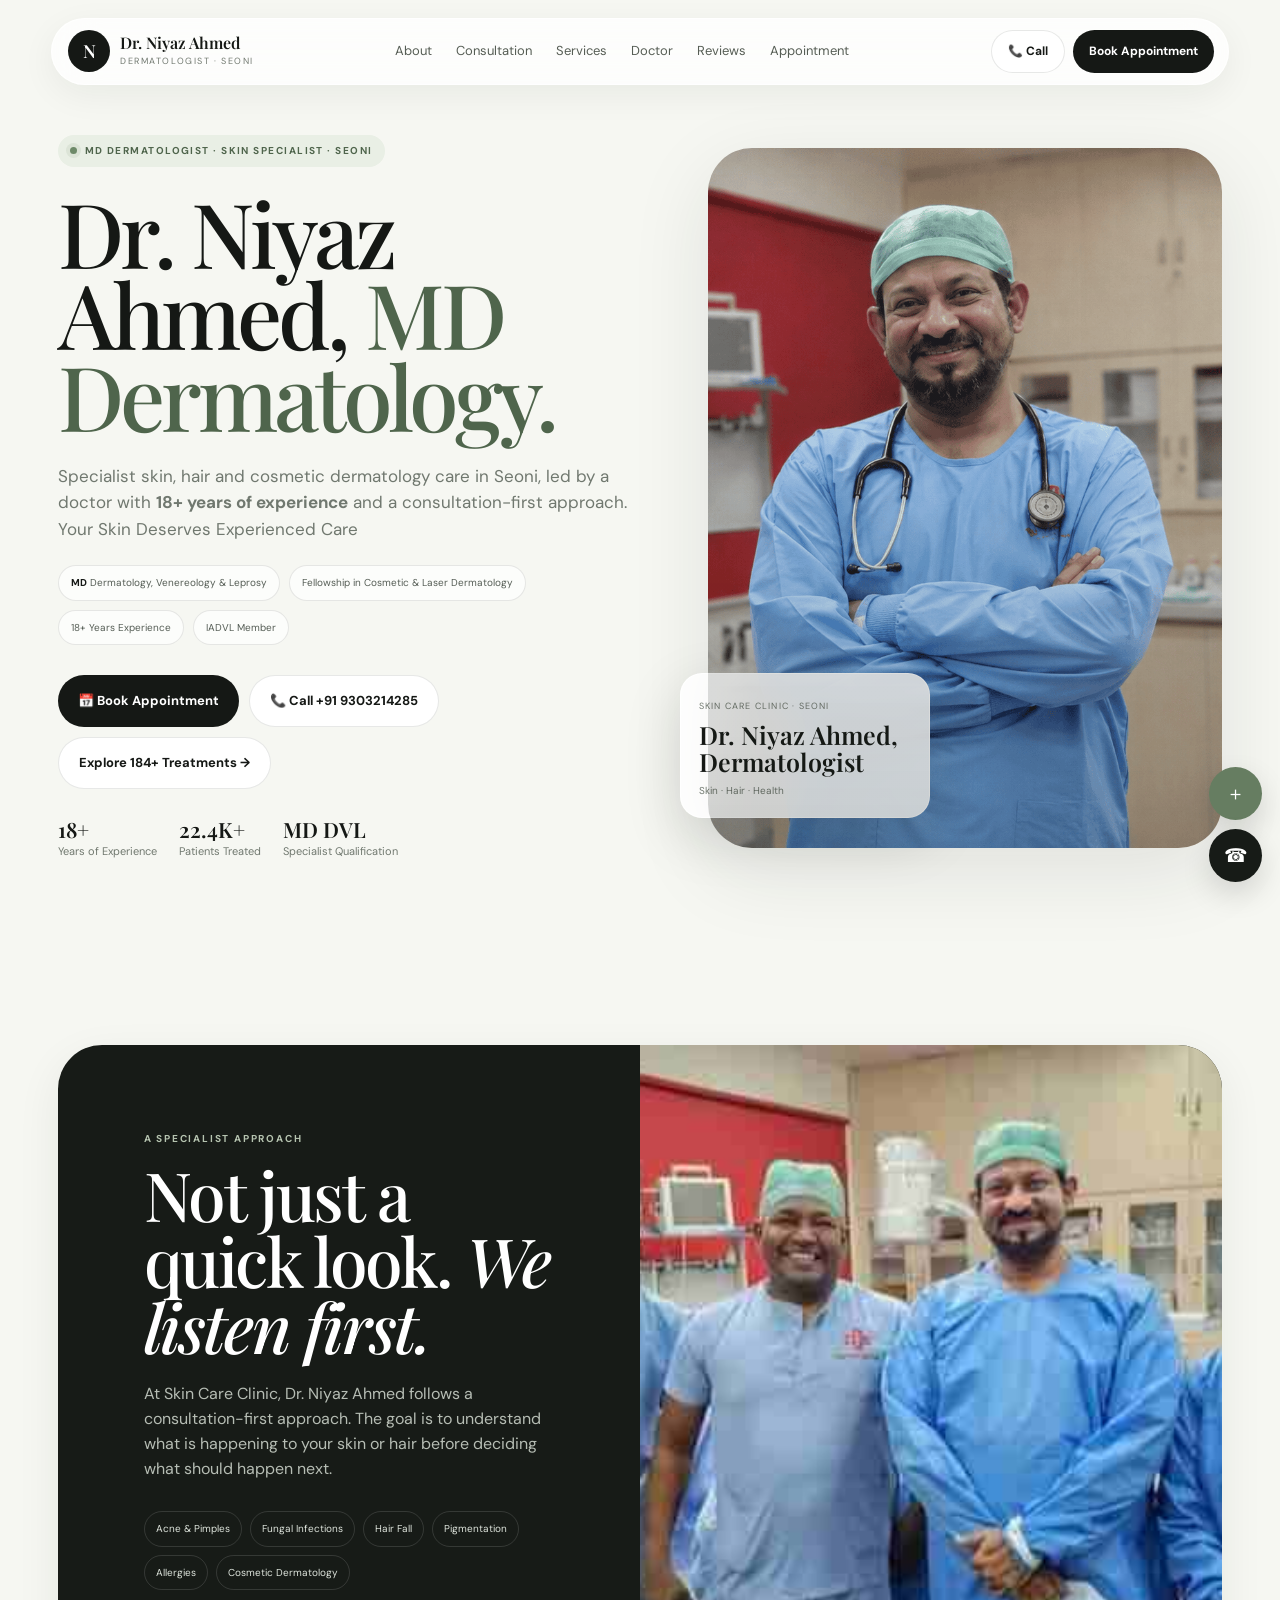
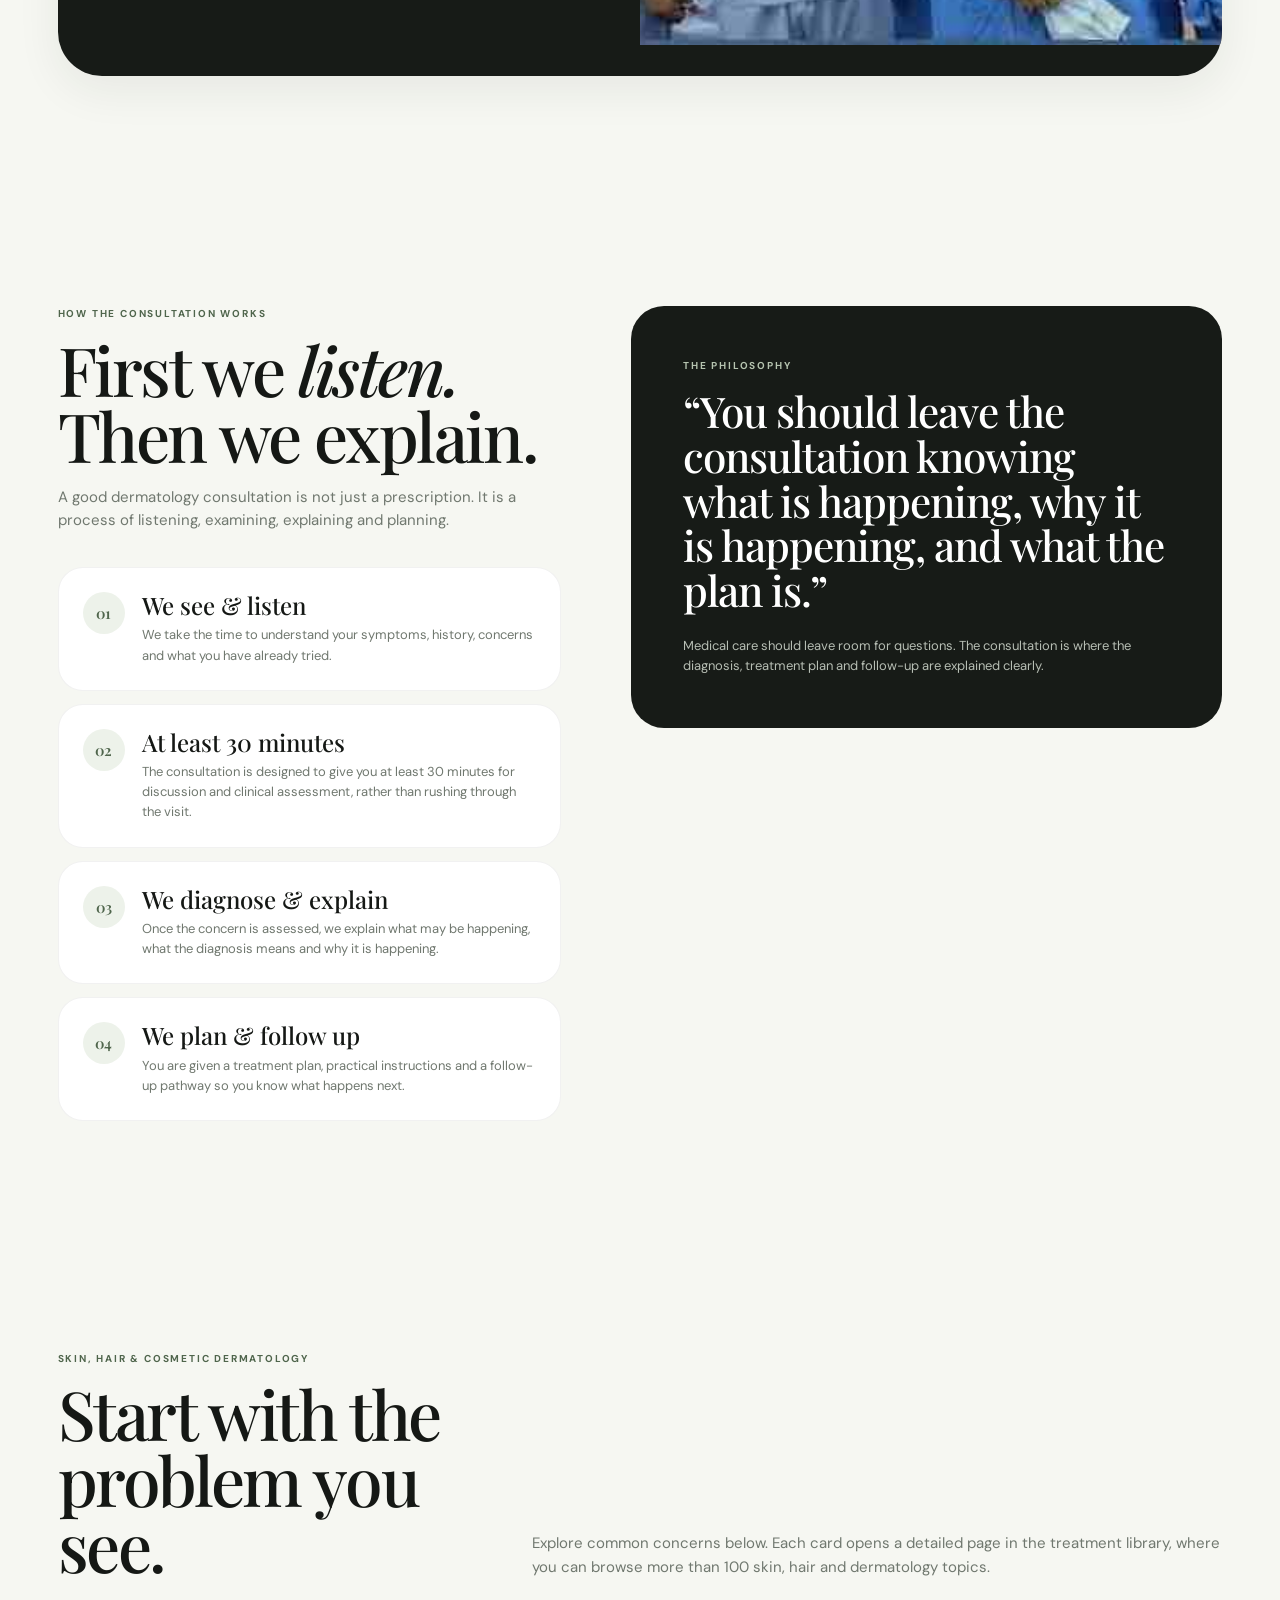
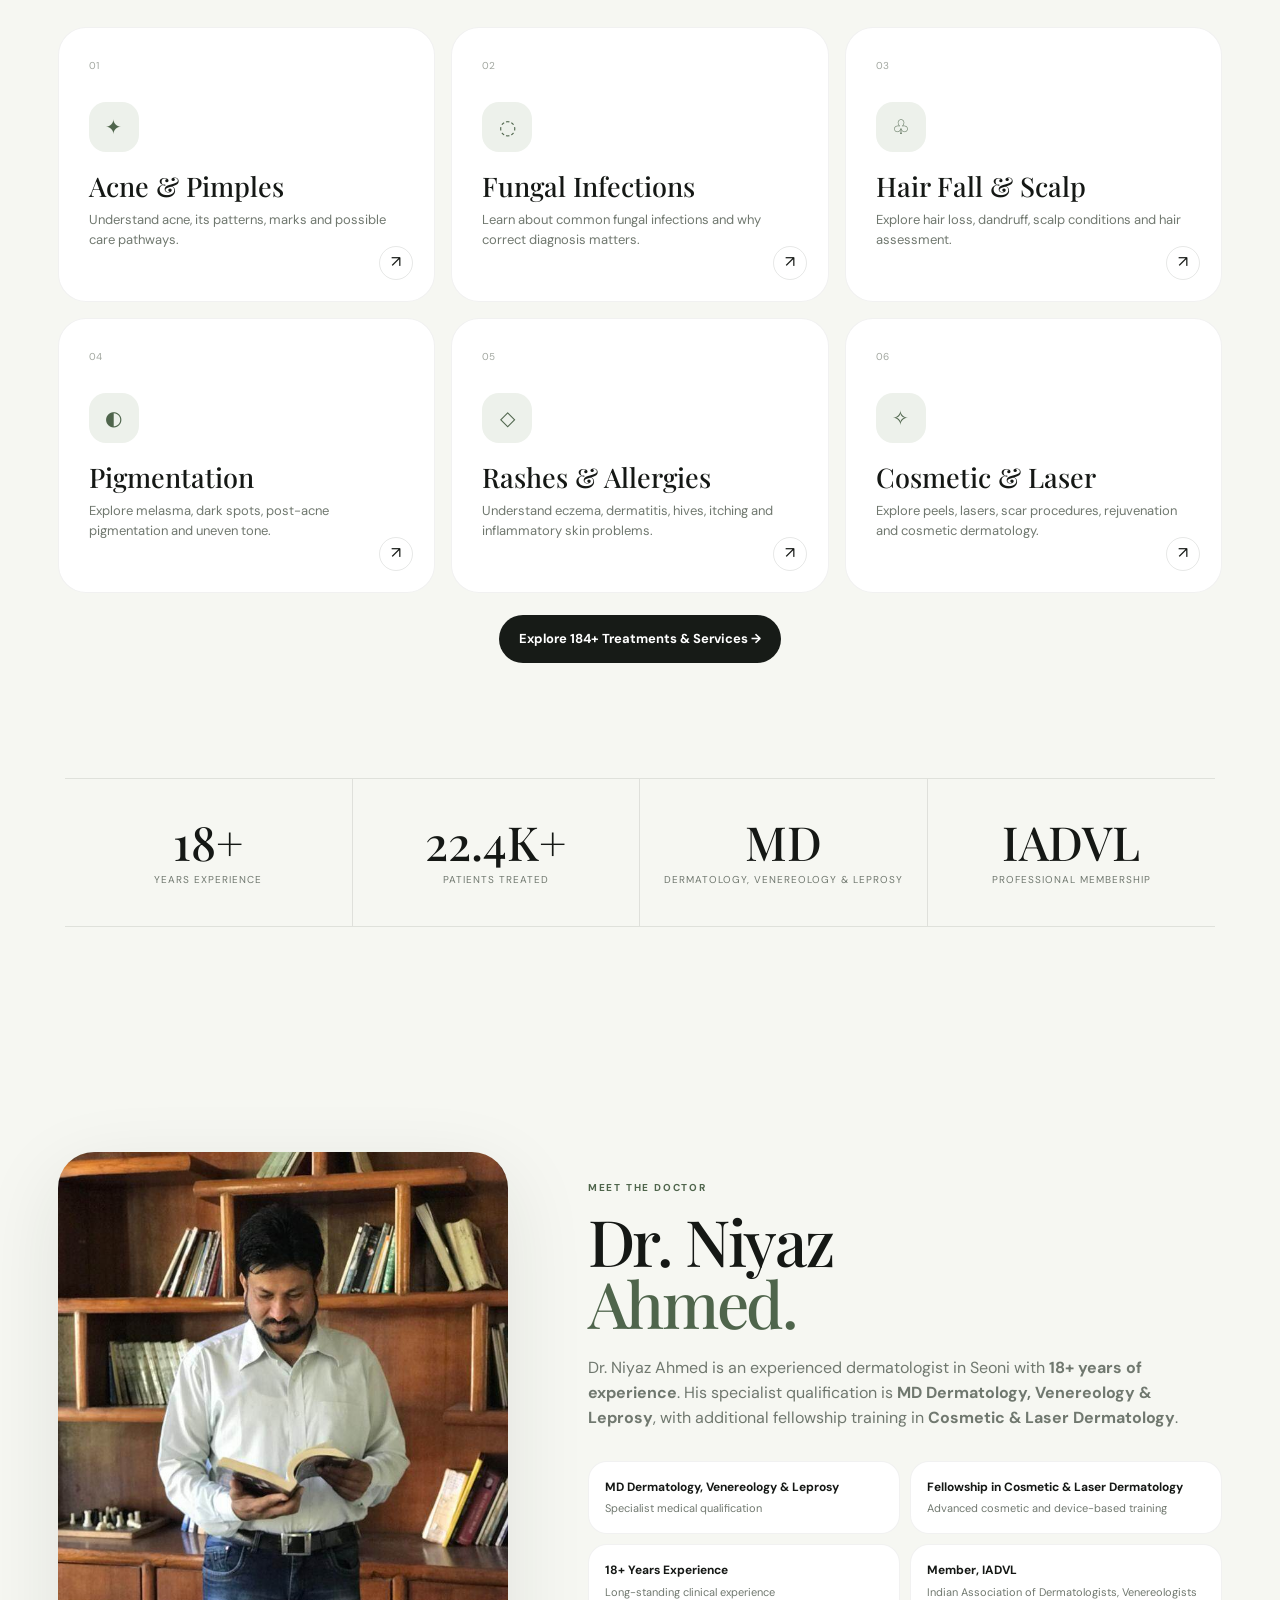
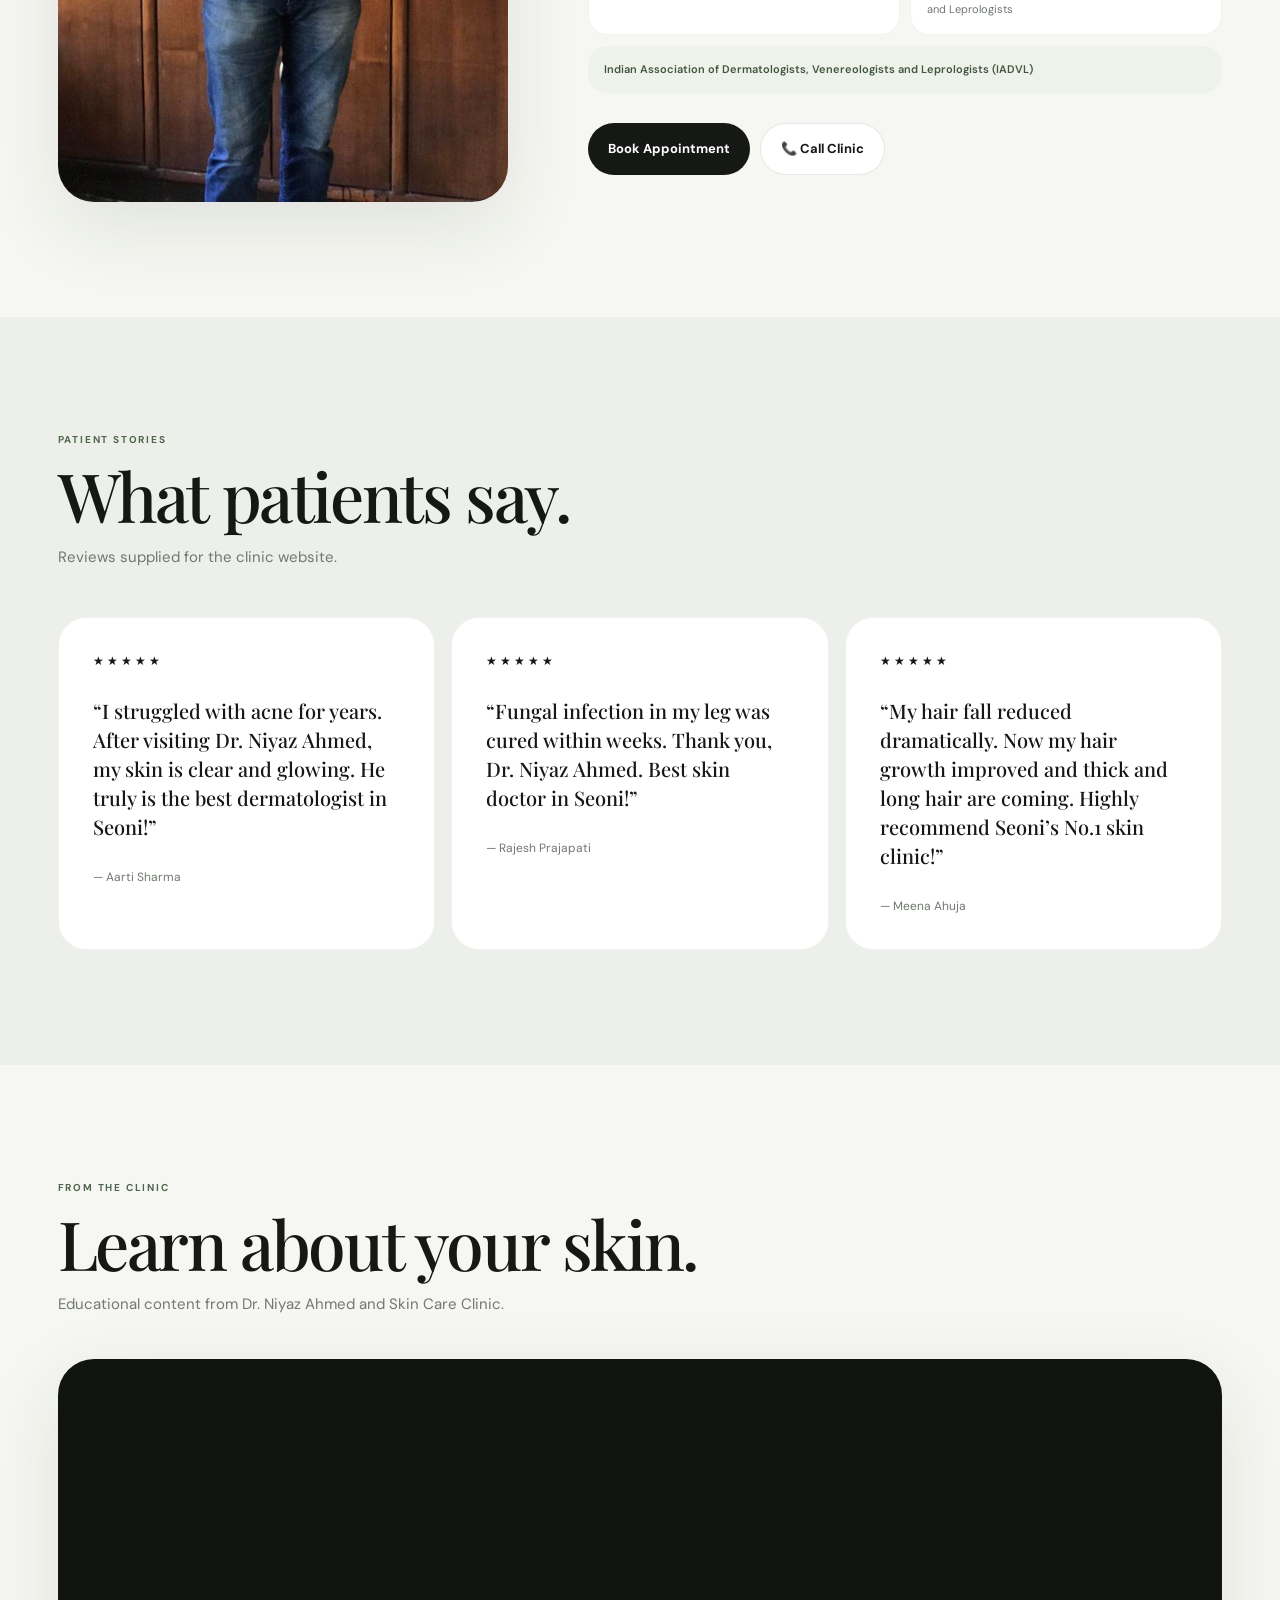
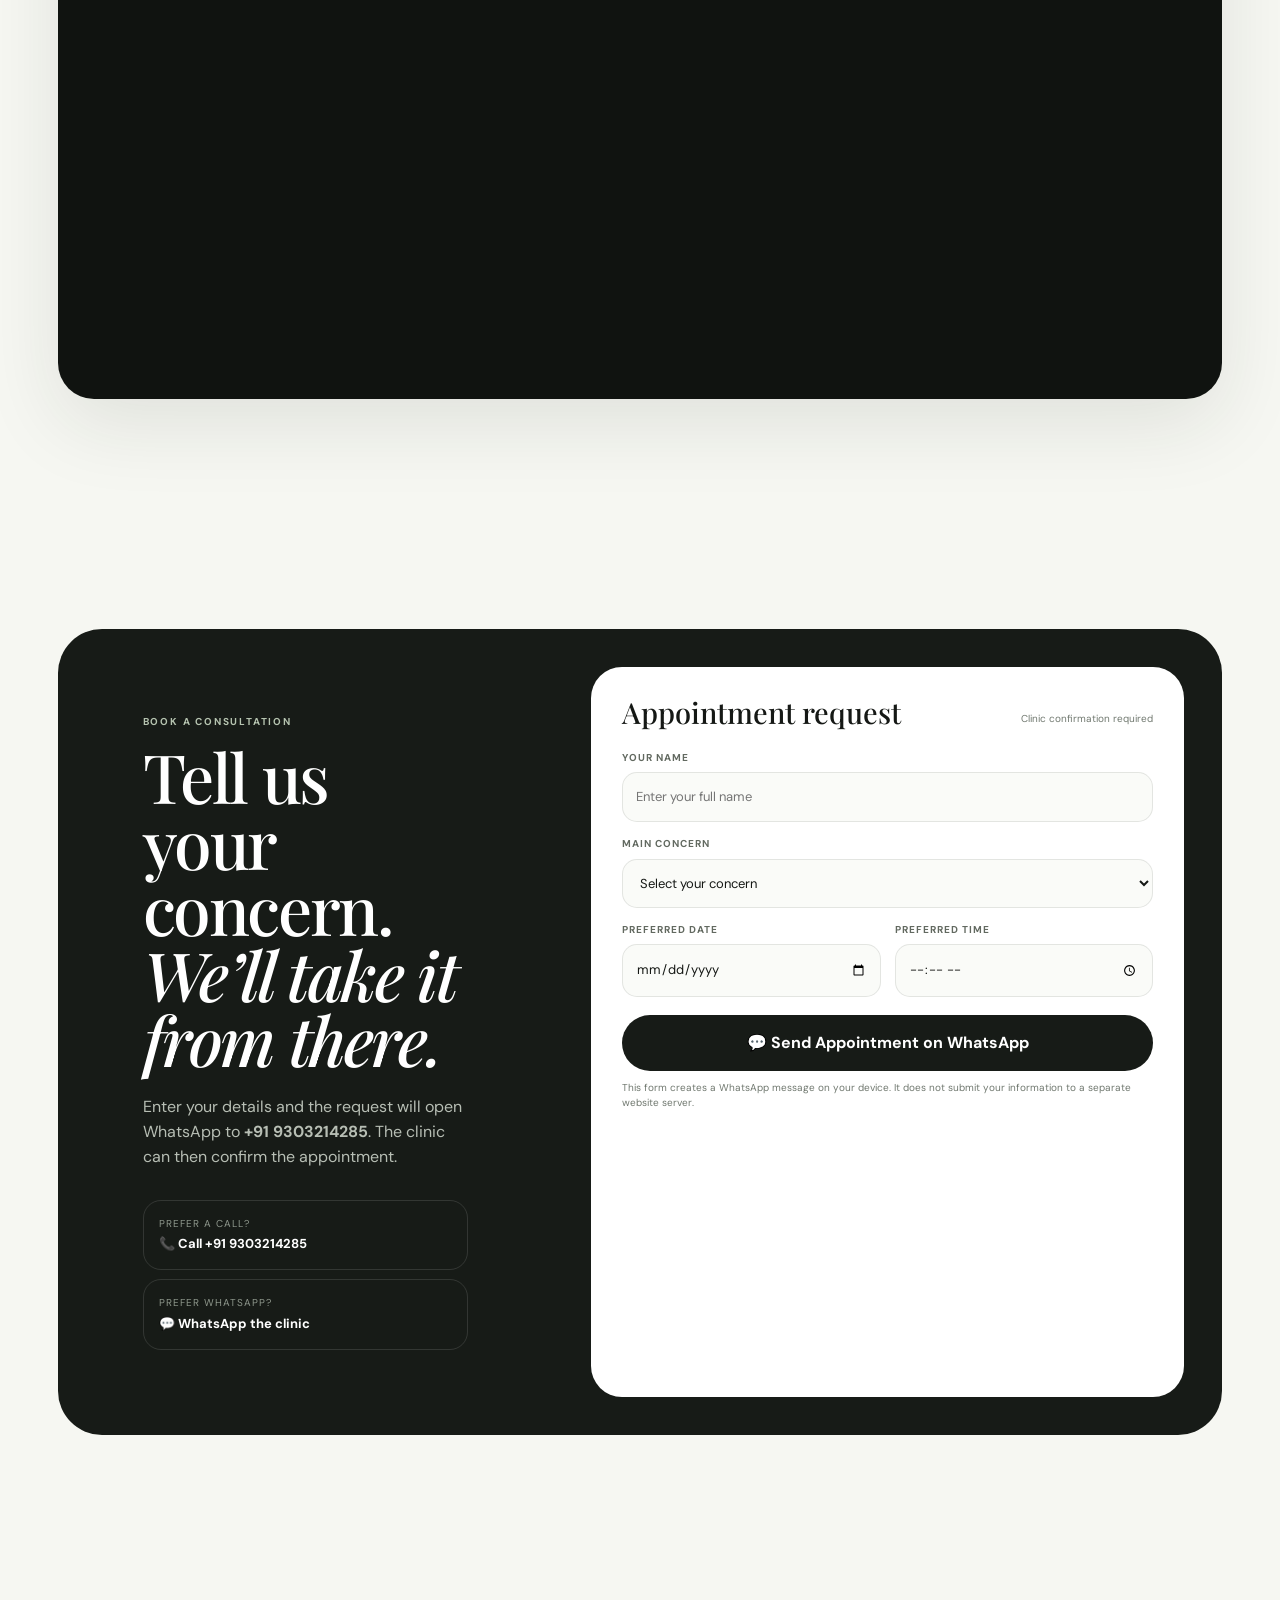
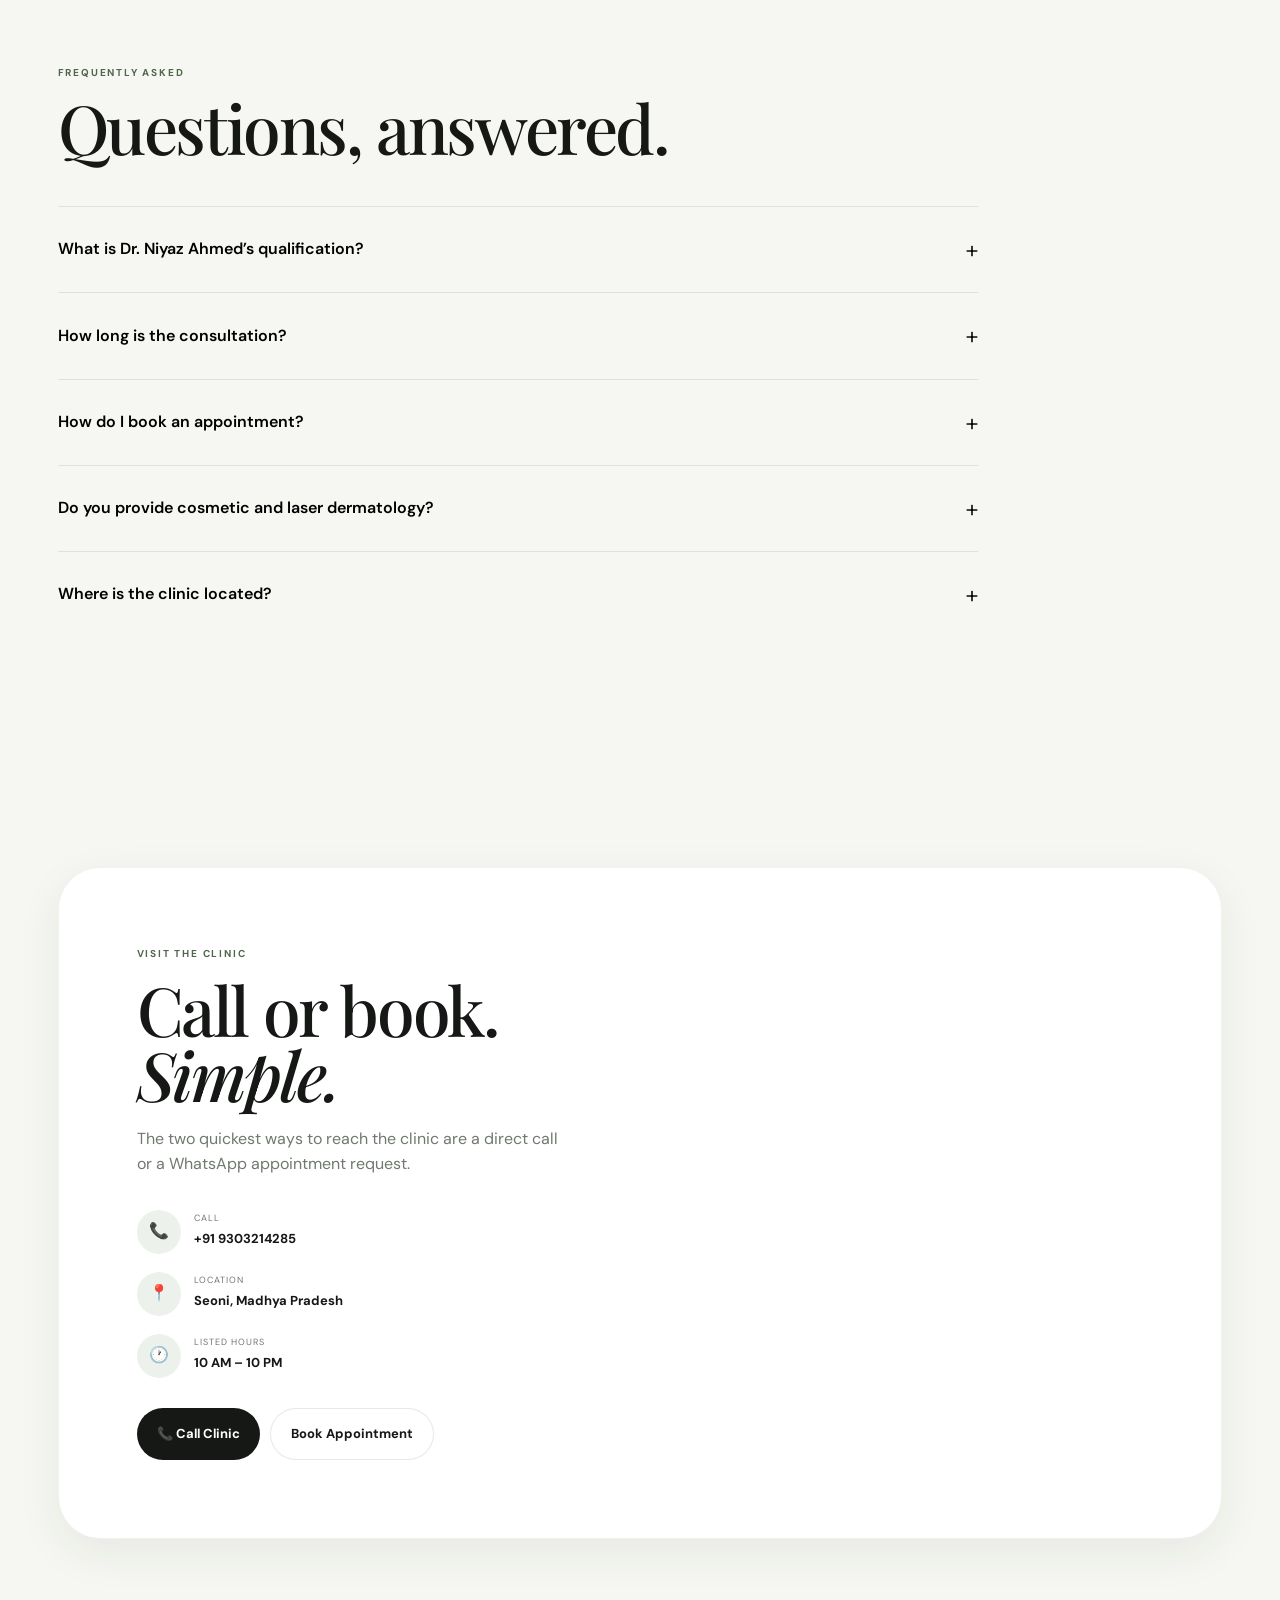
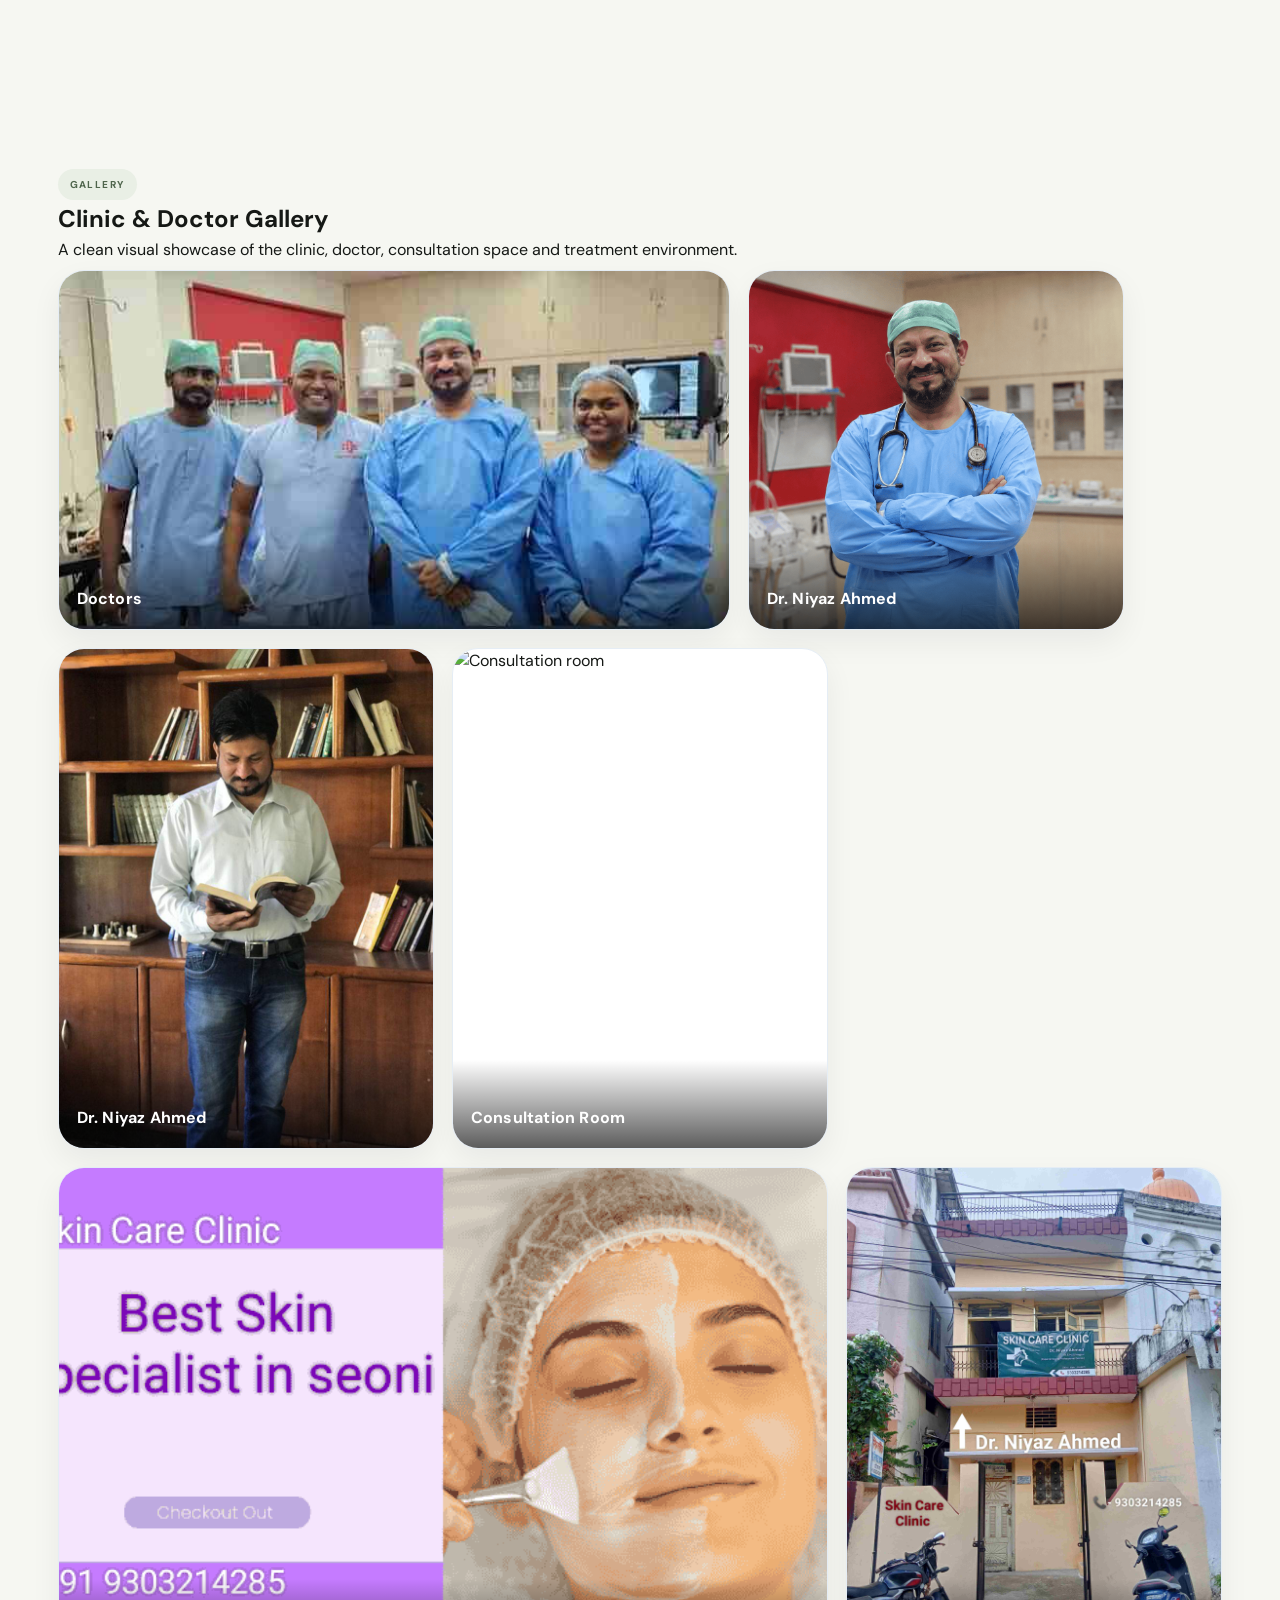
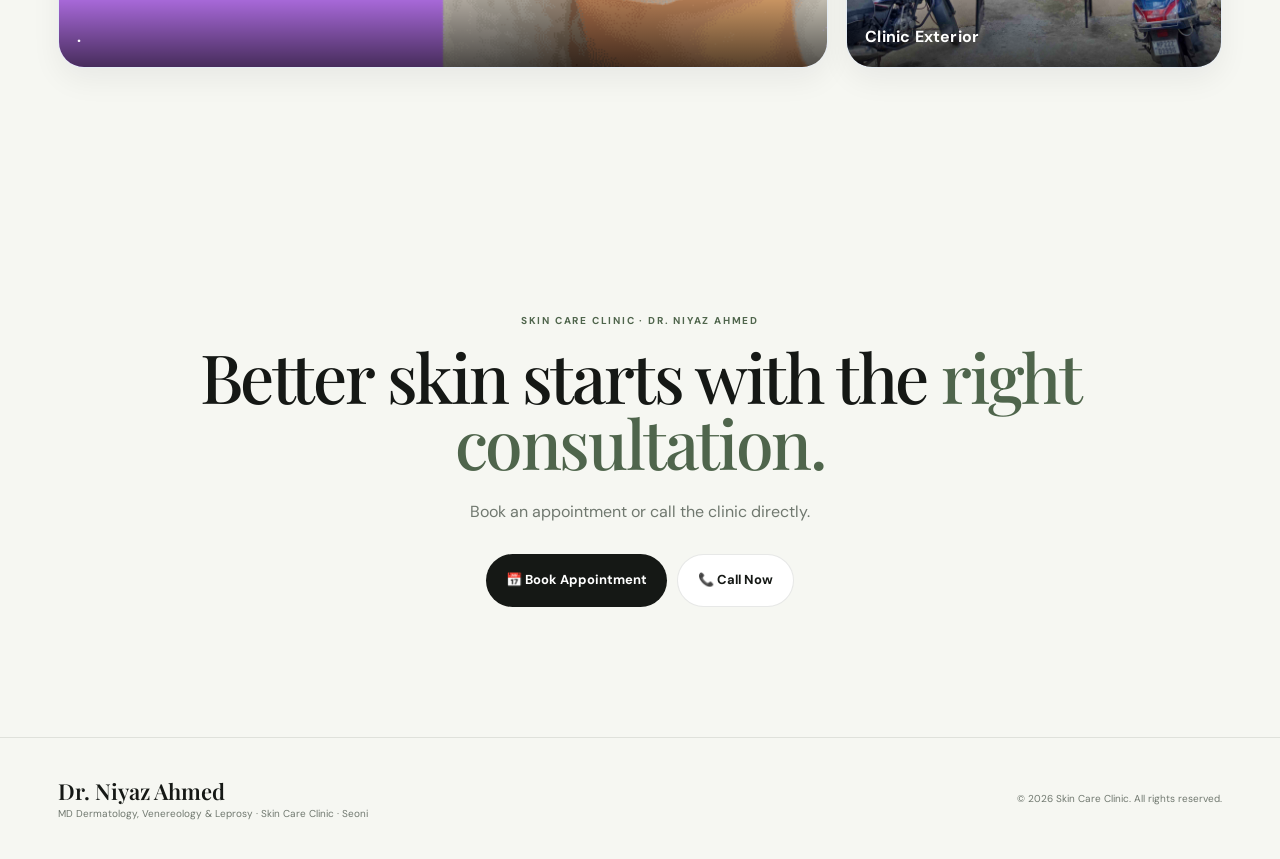
==== index.html @ 6957f711 "Update doctor section with new image and details" ====
<!DOCTYPE html>
<html lang="en">
<head>
<meta charset="UTF-8">
<meta name="viewport" content="width=device-width, initial-scale=1.0, viewport-fit=cover">
<meta name="theme-color" content="#f6f7f2">
<meta name="description" content="Dr. Niyaz Ahmed, MD Dermatology, Venereology & Leprosy, with Fellowship in Cosmetic & Laser Dermatology. 18+ years of experience at Skin Care Clinic, Seoni.">
<meta property="og:title" content="Dr. Niyaz Ahmed | MD Dermatology | Skin Care Clinic Seoni">
<meta property="og:description" content="18+ years of dermatology experience, with a consultation-first approach to skin, hair and cosmetic dermatology.">
<meta property="og:type" content="website">
<title>Dr. Niyaz Ahmed | MD Dermatology | Skin Care Clinic Seoni</title>
<link rel="preconnect" href="https://fonts.googleapis.com">
<link rel="preconnect" href="https://fonts.gstatic.com" crossorigin>
<link href="https://fonts.googleapis.com/css2?family=DM+Sans:wght@400;500;600;700&family=Playfair+Display:wght@500;600;700&display=swap" rel="stylesheet">
<style>
:root{--bg:#f6f7f2;--surface:#fff;--surface2:#eef2eb;--ink:#151815;--text:#343a33;--muted:#70786f;--sage:#738b6f;--sageDark:#4f654c;--line:rgba(20,30,20,.10);--soft:rgba(20,30,20,.06);--shadow:0 24px 80px rgba(31,42,31,.10);--shadow2:0 14px 45px rgba(31,42,31,.07);--ease:cubic-bezier(.2,.8,.2,1)}
*{box-sizing:border-box;margin:0;padding:0}html{scroll-behavior:smooth}body{font-family:"DM Sans",sans-serif;background:var(--bg);color:var(--ink);line-height:1.55;overflow-x:hidden}body.lock{overflow:hidden}a{color:inherit;text-decoration:none}img{display:block;width:100%}button,input,select{font:inherit}button{cursor:pointer}.loader{position:fixed;inset:0;z-index:9999;background:var(--bg);display:grid;place-items:center;transition:.7s}.loader.hide{opacity:0;visibility:hidden;pointer-events:none}.loader strong{display:block;text-align:center;font:600 34px/1 "Playfair Display",serif}.loadline{width:130px;height:2px;background:#dcdfd8;margin:16px auto 0;overflow:hidden}.loadline i{display:block;width:35%;height:100%;background:var(--sageDark);animation:load 1s infinite ease-in-out}@keyframes load{from{transform:translateX(-170%)}to{transform:translateX(420%)}}
.header{position:fixed;top:0;left:0;width:100%;z-index:1000;padding:18px 4%;transition:.35s var(--ease)}.header.scrolled{padding:10px 4%}.nav{max-width:1380px;margin:auto;display:flex;align-items:center;justify-content:space-between;gap:15px;padding:11px 14px 11px 16px;border:1px solid rgba(255,255,255,.78);background:rgba(255,255,255,.78);backdrop-filter:blur(22px);-webkit-backdrop-filter:blur(22px);border-radius:999px;box-shadow:0 10px 35px rgba(20,30,20,.06)}.brand{display:flex;align-items:center;gap:10px;min-width:0}.mark{width:42px;height:42px;border-radius:50%;background:var(--ink);color:#fff;display:grid;place-items:center;font:600 18px "Playfair Display",serif;flex:none}.brand strong{display:block;font:600 16px/1.1 "Playfair Display",serif;white-space:nowrap}.brand small{display:block;margin-top:4px;color:var(--muted);font-size:9px;text-transform:uppercase;letter-spacing:1.55px;white-space:nowrap}.links{display:flex;gap:24px;color:#565d55;font-size:13px}.links a:hover{color:var(--sageDark)}.navActions{display:flex;gap:8px}.pill{display:inline-flex;align-items:center;justify-content:center;border-radius:999px;padding:11px 16px;font-size:12px;font-weight:700;white-space:nowrap;transition:.25s}.pill.call{background:#fff;border:1px solid var(--line)}.pill.book{background:var(--ink);color:#fff}.pill:hover{transform:translateY(-2px)}.menu{display:none;border:0;background:none;width:42px;height:42px;font-size:23px}.mobileNav{display:none}
.hero{padding:135px 4.5% 70px;min-height:100svh;display:flex;align-items:center}.heroGrid{max-width:1380px;width:100%;margin:auto;display:grid;grid-template-columns:1.06fr .94fr;gap:70px;align-items:center}.eyebrow{display:inline-flex;gap:8px;align-items:center;padding:8px 12px;border-radius:999px;background:#e9efe5;color:var(--sageDark);font-size:10px;font-weight:700;letter-spacing:1.45px;text-transform:uppercase}.dot{width:7px;height:7px;border-radius:50%;background:#6e8a69;box-shadow:0 0 0 4px rgba(110,138,105,.11)}.hero h1{margin-top:24px;font:500 clamp(53px,7vw,103px)/.91 "Playfair Display",serif;letter-spacing:-4px;max-width:860px}.hero h1 em{font-style:normal;color:var(--sageDark)}.lead{max-width:670px;margin-top:28px;color:var(--muted);font-size:17px}.credentials{display:flex;flex-wrap:wrap;gap:9px;margin-top:23px}.credential{padding:9px 12px;border:1px solid var(--line);background:rgba(255,255,255,.7);border-radius:999px;font-size:10px;color:#555d55}.credential b{color:var(--ink)}.actions{display:flex;flex-wrap:wrap;gap:10px;margin-top:30px}.btn{display:inline-flex;align-items:center;justify-content:center;gap:9px;padding:15px 20px;border-radius:999px;font-size:13px;font-weight:700;transition:.3s var(--ease)}.btn.dark{background:var(--ink);color:#fff}.btn.light{background:#fff;border:1px solid var(--line)}.btn:hover{transform:translateY(-3px)}.heroTrust{display:flex;gap:22px;margin-top:30px;color:var(--muted);font-size:11px;flex-wrap:wrap}.heroTrust strong{display:block;color:var(--ink);font:600 21px/1 "Playfair Display",serif;margin-bottom:3px}.heroMedia{position:relative}.heroMedia img{height:700px;object-fit:cover;object-position:center;border-radius:44px;box-shadow:var(--shadow);filter:saturate(.84)}.heroMedia:after{content:"";position:absolute;inset:0;border-radius:44px;background:linear-gradient(180deg,rgba(255,255,255,.02),rgba(20,27,20,.18));pointer-events:none}.heroCard{position:absolute;left:-28px;bottom:30px;width:250px;padding:18px;border-radius:22px;background:rgba(255,255,255,.90);backdrop-filter:blur(18px);border:1px solid rgba(255,255,255,.9);box-shadow:0 18px 55px rgba(20,30,20,.15)}.heroCard small{font-size:9px;text-transform:uppercase;letter-spacing:1.2px;color:var(--muted)}.heroCard strong{display:block;font:600 25px/1.08 "Playfair Display",serif;margin-top:4px}.heroCard span{display:block;font-size:10px;color:var(--muted);margin-top:8px}
.section{padding:115px 4.5%}.container{max-width:1380px;margin:auto}.kicker{font-size:10px;font-weight:700;letter-spacing:1.8px;text-transform:uppercase;color:var(--sageDark);margin-bottom:15px}.title{font:500 clamp(41px,5.3vw,72px)/.97 "Playfair Display",serif;letter-spacing:-2.4px}.intro{max-width:690px;color:var(--muted);font-size:15px;margin-top:17px}.darkPanel{background:#171b17;color:#fff;border-radius:44px;overflow:hidden;box-shadow:var(--shadow2)}.darkGrid{display:grid;grid-template-columns:1fr 1fr}.darkCopy{padding:86px}.darkCopy .kicker{color:#b6c4b0}.darkCopy .title{color:#fff}.darkCopy p{color:#b6bdb4;margin-top:23px;max-width:610px}.tags{display:flex;flex-wrap:wrap;gap:8px;margin-top:30px}.tags span{border:1px solid rgba(255,255,255,.13);padding:9px 11px;border-radius:999px;font-size:10px;color:#dfe5dd}.darkImg{height:600px;object-fit:cover}
.consult{display:grid;grid-template-columns:.92fr 1.08fr;gap:70px;align-items:start}.process{display:grid;gap:13px;margin-top:35px}.processCard{background:#fff;border:1px solid var(--soft);border-radius:25px;padding:24px;display:flex;gap:17px;transition:.35s var(--ease)}.processCard:hover{transform:translateY(-4px);box-shadow:var(--shadow2)}.processNo{width:42px;height:42px;border-radius:50%;background:#edf2ea;color:var(--sageDark);display:grid;place-items:center;font:600 15px "Playfair Display",serif;flex:none}.processCard h3{font:500 24px/1.1 "Playfair Display",serif}.processCard p{margin-top:7px;color:var(--muted);font-size:13px}.consultQuote{background:#171b17;border-radius:33px;color:#fff;padding:52px;position:sticky;top:110px}.consultQuote .kicker{color:#b6c4b0}.consultQuote blockquote{font:500 clamp(31px,3.3vw,48px)/1.06 "Playfair Display",serif;letter-spacing:-1px;margin-top:15px}.consultQuote p{color:#b7beb4;margin-top:23px;font-size:13px}.consultQuote b{color:#fff}
.servicesHeader{display:flex;align-items:end;justify-content:space-between;gap:30px;margin-bottom:48px}.serviceGrid{display:grid;grid-template-columns:repeat(3,1fr);gap:16px}.service{position:relative;background:#fff;border:1px solid var(--soft);border-radius:28px;padding:30px;min-height:275px;transition:.45s var(--ease);overflow:hidden}.service:hover{transform:translateY(-7px);box-shadow:var(--shadow2)}.num{font-size:10px;color:#a1a69f}.icon{width:50px;height:50px;border-radius:17px;background:#edf1eb;color:var(--sageDark);display:grid;place-items:center;margin:29px 0 21px;font-size:20px}.service h3{font:500 27px/1 "Playfair Display",serif}.service p{margin-top:10px;color:var(--muted);font-size:13px;max-width:340px}.arrow{position:absolute;right:21px;bottom:21px;width:34px;height:34px;border:1px solid var(--line);border-radius:50%;display:grid;place-items:center}.explore{margin-top:22px;display:flex;justify-content:center}.explore a{padding:14px 20px;border-radius:999px;background:#171b17;color:#fff;font-size:13px;font-weight:700;transition:.3s}.explore a:hover{transform:translateY(-3px)}
.stats{padding:0 4.5% 110px}.statsGrid{max-width:1150px;margin:auto;display:grid;grid-template-columns:repeat(4,1fr);border-top:1px solid var(--line);border-bottom:1px solid var(--line)}.stat{text-align:center;padding:39px 15px;border-right:1px solid var(--line)}.stat:last-child{border-right:0}.stat strong{display:block;font:500 47px/1 "Playfair Display",serif}.stat small{display:block;margin-top:7px;color:var(--muted);font-size:10px;text-transform:uppercase;letter-spacing:1px}
.doctorGrid{display:grid;grid-template-columns:.83fr 1.17fr;gap:80px;align-items:center}.doctorImg{height:650px;object-fit:cover;border-radius:36px;box-shadow:var(--shadow)}.doctorName{font:500 clamp(48px,5vw,76px)/.96 "Playfair Display",serif;letter-spacing:-2.4px}.doctorName span{color:var(--sageDark)}.doctorCopy{color:var(--muted);margin-top:23px;max-width:700px}.qualGrid{display:grid;grid-template-columns:1fr 1fr;gap:10px;margin-top:30px}.qual{padding:16px;border-radius:19px;background:#fff;border:1px solid var(--soft)}.qual strong{display:block;font-size:12px}.qual span{display:block;color:var(--muted);font-size:11px;margin-top:4px}.member{margin-top:11px;padding:15px 16px;border-radius:19px;background:#edf2ea;color:#42563f;font-size:11px;font-weight:600}
.reviewSection{background:#edf0ea}.reviewGrid{display:grid;grid-template-columns:repeat(3,1fr);gap:16px;margin-top:48px}.review{background:#fff;border-radius:28px;padding:34px;border:1px solid var(--soft)}.stars{letter-spacing:3px;font-size:12px;margin-bottom:25px}.review p{font:500 20px/1.45 "Playfair Display",serif}.reviewer{margin-top:27px;font-size:12px;color:var(--muted)}
.media{background:#101310;border-radius:36px;overflow:hidden;box-shadow:var(--shadow)}.media iframe{display:block;width:100%;height:640px;border:0}
.appointment{background:#171b17;color:#fff;border-radius:44px;overflow:hidden}.appointmentGrid{display:grid;grid-template-columns:.85fr 1.15fr}.appointmentCopy{padding:85px}.appointmentCopy .kicker{color:#b6c4b0}.appointmentCopy .title{color:#fff}.appointmentCopy p{color:#b7beb4;margin-top:22px}.contactChoice{display:grid;gap:9px;margin-top:30px}.contactChoice a{display:flex;flex-direction:column;padding:15px;border:1px solid rgba(255,255,255,.12);border-radius:18px}.contactChoice small{color:#8f988d;font-size:10px;text-transform:uppercase;letter-spacing:1px}.contactChoice strong{margin-top:3px;font-size:13px}.formBox{margin:38px;background:#fff;color:var(--ink);border-radius:31px;padding:31px}.formHead{display:flex;justify-content:space-between;gap:12px;align-items:end;margin-bottom:23px}.formHead h3{font:500 29px/1 "Playfair Display",serif}.formHead span{font-size:10px;color:var(--muted)}.formGrid{display:grid;grid-template-columns:1fr 1fr;gap:14px}.field{display:grid;gap:7px}.field.full{grid-column:1/-1}.field label{font-size:10px;font-weight:700;text-transform:uppercase;letter-spacing:1px;color:#626960}.field input,.field select{width:100%;border:1px solid var(--line);border-radius:15px;padding:14px 13px;outline:none;background:#fafbf8;color:var(--ink);font-size:13px}.field input:focus,.field select:focus{border-color:#93a48f;box-shadow:0 0 0 4px rgba(147,164,143,.12)}.submit{width:100%;border:0;border-radius:999px;padding:16px;background:#171b17;color:#fff;font-weight:700;margin-top:18px}.formNote{font-size:10px;color:var(--muted);margin-top:10px;line-height:1.45}.success{display:none;color:#4f654c;background:#edf4ea;border-radius:12px;padding:10px 12px;font-size:11px;margin-top:10px}
.faq{max-width:920px}.faqItem{border-top:1px solid var(--line)}.faqQ{width:100%;border:0;background:none;text-align:left;padding:24px 0;display:flex;justify-content:space-between;align-items:center;font-weight:600;font-size:16px}.faqQ span{font-size:24px;font-weight:300;transition:.3s}.faqA{max-height:0;overflow:hidden;color:var(--muted);font-size:13px;transition:.4s}.faqItem.active .faqA{max-height:180px;padding-bottom:22px}.faqItem.active .faqQ span{transform:rotate(45deg)}
.contactPanel{background:#fff;border-radius:42px;overflow:hidden;border:1px solid var(--soft);box-shadow:var(--shadow2)}.contactGrid{display:grid;grid-template-columns:1fr 1fr}.contactCopy{padding:78px}.contactCopy p{color:var(--muted);margin-top:19px}.info{display:grid;gap:18px;margin-top:33px}.infoRow{display:flex;gap:13px;align-items:center}.infoIcon{width:44px;height:44px;border-radius:50%;display:grid;place-items:center;background:#edf1eb}.infoRow small{display:block;color:var(--muted);font-size:9px;text-transform:uppercase;letter-spacing:1px}.infoRow strong{font-size:13px}.map{min-height:540px}.map iframe{width:100%;height:100%;border:0;min-height:540px;filter:saturate(.65)}
.final{text-align:center;padding:130px 4.5%}.final .title{max-width:900px;margin:auto}.final .title span{color:var(--sageDark)}.final p{color:var(--muted);margin:24px auto 0}.final .actions{justify-content:center}.footer{padding:38px 4.5%;border-top:1px solid var(--line)}.footerRow{max-width:1380px;margin:auto;display:flex;align-items:center;justify-content:space-between;gap:20px}.footerBrand{font:600 22px "Playfair Display",serif}.footerSub,.copy{font-size:10px;color:var(--muted)}.float{position:fixed;right:18px;bottom:18px;z-index:900;display:flex;flex-direction:column;gap:9px}.float a{width:53px;height:53px;border-radius:50%;display:grid;place-items:center;box-shadow:0 12px 30px rgba(0,0,0,.14);color:#fff;font-size:19px}.float .book{background:#667d61}.float .call{background:#171b17}.reveal{opacity:0;transform:translateY(30px);transition:opacity .8s ease,transform .8s var(--ease)}.reveal.visible{opacity:1;transform:none}
@media(max-width:1000px){.links{display:none}.menu{display:block}.navActions{display:none}.mobileNav{position:absolute;top:72px;left:8px;right:8px;padding:22px;display:none;flex-direction:column;gap:7px;background:rgba(255,255,255,.95);backdrop-filter:blur(22px);border:1px solid var(--line);border-radius:26px;box-shadow:var(--shadow)}.mobileNav.open{display:flex}.mobileNav a{padding:13px 10px;border-radius:14px}.mobileNav a:hover{background:#f2f4ef}.heroGrid,.consult,.doctorGrid{grid-template-columns:1fr}.heroMedia{max-width:720px;margin:auto}.heroMedia img{height:560px}.darkGrid,.appointmentGrid,.contactGrid{grid-template-columns:1fr}.darkImg{height:460px}.darkCopy,.appointmentCopy,.contactCopy{padding:60px 36px}.consultQuote{position:static}.serviceGrid{grid-template-columns:1fr 1fr}.reviewGrid{grid-template-columns:1fr 1fr}.statsGrid{grid-template-columns:1fr 1fr}.stat:nth-child(2){border-right:0}.stat:nth-child(-n+2){border-bottom:1px solid var(--line)}.doctorImg{height:540px}.formBox{margin:30px}.map,.map iframe{min-height:400px}}
@media(max-width:650px){.header{padding:11px 3%}.header.scrolled{padding:8px 3%}.nav{padding:10px 11px}.mark{width:38px;height:38px}.brand-text strong{font-size:14px}.brand-text small{font-size:7px;letter-spacing:1px}.hero{padding:120px 5% 55px}.heroGrid{gap:43px}.hero h1{font-size:55px;letter-spacing:-2.7px}.lead{font-size:15px}.credential{font-size:9px}.heroMedia img{height:470px;border-radius:30px}.heroMedia:after{border-radius:30px}.heroCard{left:14px;bottom:18px;width:210px}.section{padding:85px 5%}.title{font-size:46px}.darkPanel,.appointment,.contactPanel{border-radius:29px}.darkCopy,.appointmentCopy,.contactCopy{padding:48px 25px}.darkImg{height:360px}.processCard{padding:20px}.processCard h3{font-size:22px}.serviceGrid,.reviewGrid,.qualGrid{grid-template-columns:1fr}.service{min-height:235px}.statsGrid{grid-template-columns:1fr 1fr}.stat{padding:28px 8px}.stat strong{font-size:34px}.doctorImg{height:450px}.doctorName{font-size:48px}.media iframe{height:260px}.appointmentGrid .formBox{margin:18px;padding:21px;border-radius:23px}.formHead{display:block}.formHead span{display:block;margin-top:7px}.formGrid{grid-template-columns:1fr}.field.full{grid-column:auto}.map,.map iframe{min-height:330px}.footerRow{flex-direction:column;align-items:flex-start}.float{right:12px;bottom:12px}.float a{width:49px;height:49px}}

/* Gallery */
    .gallery-grid{
      display:grid;
      grid-template-columns:repeat(12,1fr);
      gap:18px;
      margin-top:8px;
    }

    .gallery-item{
      position:relative;
      overflow:hidden;
      border-radius:26px;
      min-height:260px;
      background:#fff;
      border:1px solid #e5edf5;
      box-shadow:0 12px 30px rgba(15,23,42,.06);
      cursor:pointer;
      transition:.3s ease;
    }

    .gallery-item:hover{
      transform:translateY(-8px);
      box-shadow:0 20px 45px rgba(14,165,164,.12);
    }

    .gallery-item img{
      width:100%;
      height:100%;
      object-fit:cover;
      object-position:center;
      transition:.5s ease;
    }

    .gallery-item:hover img{
      transform:scale(1.06);
    }

    .gallery-overlay{
      position:absolute;
      inset:auto 0 0 0;
      padding:18px;
      background:linear-gradient(180deg, transparent, rgba(0,0,0,.64));
      color:#fff;
      display:flex;
      align-items:flex-end;
      min-height:88px;
      pointer-events:none;
    }

    .gallery-overlay span{
      font-size:1rem;
      font-weight:700;
      letter-spacing:.2px;
    }

    .gallery-item.large{grid-column:span 7; min-height:360px;}
    .gallery-item.wide{grid-column:span 8; min-height:300px;}
    .gallery-item:not(.large):not(.wide){grid-column:span 4; min-height:300px;}

</style>
</head>
<body>
<div class="loader" id="loader"><div><strong>Skin Care Clinic</strong><div class="loadline"><i></i></div></div></div>
<header class="header" id="header"><div class="nav">
<a href="#home" class="brand"><div class="mark">N</div><div class="brand-text"><strong>Dr. Niyaz Ahmed</strong><small>Dermatologist · Seoni</small></div></a>
<nav class="links"><a href="#about">About</a><a href="#consultation">Consultation</a><a href="#services">Services</a><a href="#doctor">Doctor</a><a href="#reviews">Reviews</a><a href="#appointment">Appointment</a></nav>
<div class="navActions"><a class="pill call" href="tel:+919303214285">📞 Call</a><a class="pill book" href="#appointment">Book Appointment</a></div>
<button class="menu" id="menu" aria-label="Open menu">☰</button>
<div class="mobileNav" id="mobileNav"><a href="#about">About</a><a href="#consultation">Consultation</a><a href="#services">Services</a><a href="#doctor">Doctor</a><a href="#reviews">Reviews</a><a href="#appointment">Book Appointment</a><a href="tel:+919303214285">📞 Call +91 9303214285</a></div>
</div></header>

<main id="home">
<section class="hero"><div class="heroGrid">
<div class="reveal">
<div class="eyebrow"><span class="dot"></span> MD Dermatologist · Skin Specialist · Seoni</div>
<h1>Dr. Niyaz Ahmed, <em>MD Dermatology.</em></h1>
<p class="lead">Specialist skin, hair and cosmetic dermatology care in Seoni, led by a doctor with <strong>18+ years of experience</strong> and a consultation-first approach. Your Skin Deserves Experienced Care</p>
<div class="credentials"><span class="credential"><b>MD</b> Dermatology, Venereology & Leprosy</span><span class="credential">Fellowship in Cosmetic & Laser Dermatology</span><span class="credential">18+ Years Experience</span><span class="credential">IADVL Member</span></div>
<div class="actions"><a class="btn dark" href="#appointment">📅 Book Appointment</a><a class="btn light" href="tel:+919303214285">📞 Call +91 9303214285</a><a class="btn light" href="treatments.html">Explore 184+ Treatments →</a></div>
<div class="heroTrust"><div><strong>18+</strong>Years of Experience</div><div><strong>22.4K+</strong>Patients Treated</div><div><strong>MD DVL</strong>Specialist Qualification</div></div>
</div>
<div class="heroMedia reveal"><img src="image/dr-niyaz-ahmed.png" alt="Dr. Niyaz Ahmed, Dermatologist in Seoni"><div class="heroCard"><small>Skin Care Clinic · Seoni</small><strong>Dr. Niyaz Ahmed, Dermatologist</strong><span>Skin · Hair · Health</span></div></div>
</div></section>


<section class="section" id="about"><div class="container"><div class="darkPanel reveal"><div class="darkGrid"><div class="darkCopy"><div class="kicker">A specialist approach</div><h2 class="title">Not just a quick look. <em>We listen first.</em></h2><p>At Skin Care Clinic, Dr. Niyaz Ahmed follows a consultation-first approach. The goal is to understand what is happening to your skin or hair before deciding what should happen next.</p><div class="tags"><span>Acne & Pimples</span><span>Fungal Infections</span><span>Hair Fall</span><span>Pigmentation</span><span>Allergies</span><span>Cosmetic Dermatology</span></div></div><img class="darkImg" src="image/doctors.jpg"></div></div></div></section>

<section class="section" id="consultation"><div class="container"><div class="consult">
<div><div class="kicker reveal">How the consultation works</div><h2 class="title reveal">First we <em>listen.</em><br>Then we explain.</h2><p class="intro reveal">A good dermatology consultation is not just a prescription. It is a process of listening, examining, explaining and planning.</p>
<div class="process">
<div class="processCard reveal"><div class="processNo">01</div><div><h3>We see & listen</h3><p>We take the time to understand your symptoms, history, concerns and what you have already tried.</p></div></div>
<div class="processCard reveal"><div class="processNo">02</div><div><h3>At least 30 minutes</h3><p>The consultation is designed to give you at least 30 minutes for discussion and clinical assessment, rather than rushing through the visit.</p></div></div>
<div class="processCard reveal"><div class="processNo">03</div><div><h3>We diagnose & explain</h3><p>Once the concern is assessed, we explain what may be happening, what the diagnosis means and why it is happening.</p></div></div>
<div class="processCard reveal"><div class="processNo">04</div><div><h3>We plan & follow up</h3><p>You are given a treatment plan, practical instructions and a follow-up pathway so you know what happens next.</p></div></div>
</div></div>
<div class="consultQuote reveal"><div class="kicker">The philosophy</div><blockquote>“You should leave the consultation knowing what is happening, why it is happening, and what the plan is.”</blockquote><p>Medical care should leave room for questions. The consultation is where the diagnosis, treatment plan and follow-up are explained clearly.</p></div>
</div></div></section>

<section class="section" id="services"><div class="container">
<div class="servicesHeader reveal"><div><div class="kicker">Skin, hair & cosmetic dermatology</div><h2 class="title">Start with the<br>problem you see.</h2></div><p class="intro">Explore common concerns below. Each card opens a detailed page in the treatment library, where you can browse more than 100 skin, hair and dermatology topics.</p></div>
<div class="serviceGrid">
<a class="service reveal" href="treatments.html?item=acne-vulgaris"><div class="num">01</div><div class="icon">✦</div><h3>Acne & Pimples</h3><p>Understand acne, its patterns, marks and possible care pathways.</p><div class="arrow">↗</div></a>
<a class="service reveal" href="treatments.html?item=ringworm-tinea"><div class="num">02</div><div class="icon">◌</div><h3>Fungal Infections</h3><p>Learn about common fungal infections and why correct diagnosis matters.</p><div class="arrow">↗</div></a>
<a class="service reveal" href="treatments.html?item=pattern-hair-loss"><div class="num">03</div><div class="icon">♧</div><h3>Hair Fall & Scalp</h3><p>Explore hair loss, dandruff, scalp conditions and hair assessment.</p><div class="arrow">↗</div></a>
<a class="service reveal" href="treatments.html?item=melasma"><div class="num">04</div><div class="icon">◐</div><h3>Pigmentation</h3><p>Explore melasma, dark spots, post-acne pigmentation and uneven tone.</p><div class="arrow">↗</div></a>
<a class="service reveal" href="treatments.html?item=eczema"><div class="num">05</div><div class="icon">◇</div><h3>Rashes & Allergies</h3><p>Understand eczema, dermatitis, hives, itching and inflammatory skin problems.</p><div class="arrow">↗</div></a>
<a class="service reveal" href="treatments.html?item=chemical-peels"><div class="num">06</div><div class="icon">✧</div><h3>Cosmetic & Laser</h3><p>Explore peels, lasers, scar procedures, rejuvenation and cosmetic dermatology.</p><div class="arrow">↗</div></a>
</div>
<div class="explore reveal"><a href="treatments.html">Explore 184+ Treatments & Services →</a></div>
</div></section>

<section class="stats"><div class="statsGrid reveal"><div class="stat"><strong>18+</strong><small>Years experience</small></div><div class="stat"><strong>22.4K+</strong><small>Patients treated</small></div><div class="stat"><strong>MD</strong><small>Dermatology, Venereology & Leprosy</small></div><div class="stat"><strong>IADVL</strong><small>Professional membership</small></div></div></section>


<section class="section" id="doctor"><div class="container"><div class="doctorGrid"><div class="reveal"><img class="doctorImg" src="image/Dr-Niyaz-Ahmed-Skin-Care-Clinic-Skin-Clinic-Seoni-best-dermatologist-seoni-skin-seoni-skin-india-best-skin-clinic-best-skin-doctor-best-dermatologist.jpg" alt="Dr. Niyaz Ahmed"></div><div class="reveal"><div class="kicker">Meet the doctor</div><h2 class="doctorName">Dr. Niyaz<br><span>Ahmed.</span></h2><p class="doctorCopy">Dr. Niyaz Ahmed is an experienced dermatologist in Seoni with <strong>18+ years of experience</strong>. His specialist qualification is <strong>MD Dermatology, Venereology & Leprosy</strong>, with additional fellowship training in <strong>Cosmetic & Laser Dermatology</strong>.</p><div class="qualGrid"><div class="qual"><strong>MD Dermatology, Venereology & Leprosy</strong><span>Specialist medical qualification</span></div><div class="qual"><strong>Fellowship in Cosmetic & Laser Dermatology</strong><span>Advanced cosmetic and device-based training</span></div><div class="qual"><strong>18+ Years Experience</strong><span>Long-standing clinical experience</span></div><div class="qual"><strong>Member, IADVL</strong><span>Indian Association of Dermatologists, Venereologists and Leprologists</span></div></div><div class="member">Indian Association of Dermatologists, Venereologists and Leprologists (IADVL)</div><div class="actions"><a class="btn dark" href="#appointment">Book Appointment</a><a class="btn light" href="tel:+919303214285">📞 Call Clinic</a></div></div></div></div></section>

<section class="section reviewSection" id="reviews"><div class="container"><div class="reveal"><div class="kicker">Patient stories</div><h2 class="title">What patients say.</h2><p class="intro">Reviews supplied for the clinic website.</p></div><div class="reviewGrid"><article class="review reveal"><div class="stars">★★★★★</div><p>“I struggled with acne for years. After visiting Dr. Niyaz Ahmed, my skin is clear and glowing. He truly is the best dermatologist in Seoni!”</p><div class="reviewer">— Aarti Sharma</div></article><article class="review reveal"><div class="stars">★★★★★</div><p>“Fungal infection in my leg was cured within weeks. Thank you, Dr. Niyaz Ahmed. Best skin doctor in Seoni!”</p><div class="reviewer">— Rajesh Prajapati</div></article><article class="review reveal"><div class="stars">★★★★★</div><p>“My hair fall reduced dramatically. Now my hair growth improved and thick and long hair are coming. Highly recommend Seoni’s No.1 skin clinic!”</p><div class="reviewer">— Meena Ahuja</div></article></div></div></section>

<section class="section"><div class="container"><div class="reveal" style="margin-bottom:42px"><div class="kicker">From the clinic</div><h2 class="title">Learn about your skin.</h2><p class="intro">Educational content from Dr. Niyaz Ahmed and Skin Care Clinic.</p></div><div class="media reveal"><iframe src="https://www.youtube.com/embed/lnGKQv1FbZU" title="Clear Skin Guide by Dr. Niyaz Ahmed" allowfullscreen loading="lazy"></iframe></div></div></section>

<section class="section" id="appointment"><div class="container"><div class="appointment"><div class="appointmentGrid"><div class="appointmentCopy"><div class="kicker">Book a consultation</div><h2 class="title">Tell us your concern. <em>We’ll take it from there.</em></h2><p>Enter your details and the request will open WhatsApp to <strong>+91 9303214285</strong>. The clinic can then confirm the appointment.</p><div class="contactChoice"><a href="tel:+919303214285"><small>Prefer a call?</small><strong>📞 Call +91 9303214285</strong></a><a href="https://wa.me/919303214285" target="_blank" rel="noopener"><small>Prefer WhatsApp?</small><strong>💬 WhatsApp the clinic</strong></a></div></div><div class="formBox reveal"><div class="formHead"><h3>Appointment request</h3><span>Clinic confirmation required</span></div><form id="form"><div class="formGrid"><div class="field full"><label for="name">Your name</label><input id="name" type="text" placeholder="Enter your full name" autocomplete="name" required></div><div class="field full"><label for="concern">Main concern</label><select id="concern" required><option value="" selected disabled>Select your concern</option><option>Acne / Pimples</option><option>Fungal Infection</option><option>Hair Problem / Hair Fall</option><option>Pigmentation / Dark Spots</option><option>Allergy / Skin Irritation</option><option>Skin Infection</option><option>Cosmetic / Laser Concern</option><option>Other Skin Concern</option></select></div><div class="field"><label for="date">Preferred date</label><input id="date" type="date" required></div><div class="field"><label for="time">Preferred time</label><input id="time" type="time" min="10:00" max="22:00" required></div></div><button class="submit" type="submit">💬 Send Appointment on WhatsApp</button><div class="formNote">This form creates a WhatsApp message on your device. It does not submit your information to a separate website server.</div><div class="success" id="success">WhatsApp is opening with your appointment request.</div></form></div></div></div></div></section>

<section class="section" id="faq"><div class="container"><div class="reveal" style="margin-bottom:45px"><div class="kicker">Frequently asked</div><h2 class="title">Questions, answered.</h2></div><div class="faq"><div class="faqItem reveal"><button class="faqQ">What is Dr. Niyaz Ahmed’s qualification?<span>+</span></button><div class="faqA">Dr. Niyaz Ahmed’s listed qualification is MD Dermatology, Venereology & Leprosy, with a Fellowship in Cosmetic & Laser Dermatology and 18+ years of experience.</div></div><div class="faqItem reveal"><button class="faqQ">How long is the consultation?<span>+</span></button><div class="faqA">The consultation is designed to provide at least 30 minutes for listening, clinical assessment, explanation of the condition, treatment planning and follow-up discussion.</div></div><div class="faqItem reveal"><button class="faqQ">How do I book an appointment?<span>+</span></button><div class="faqA">Use the appointment form above to create a WhatsApp request, or call the clinic directly at +91 9303214285.</div></div><div class="faqItem reveal"><button class="faqQ">Do you provide cosmetic and laser dermatology?<span>+</span></button><div class="faqA">The doctor has Fellowship training in Cosmetic & Laser Dermatology. Whether a particular procedure is suitable is decided after consultation and assessment.</div></div><div class="faqItem reveal"><button class="faqQ">Where is the clinic located?<span>+</span></button><div class="faqA">Skin Care Clinic is in Seoni, Madhya Pradesh. Use the map below for the location, and call before visiting to confirm current clinic availability.</div></div></div></div></section>

<section class="section" id="contact"><div class="container"><div class="contactPanel reveal"><div class="contactGrid"><div class="contactCopy"><div class="kicker">Visit the clinic</div><h2 class="title">Call or book.<br><em>Simple.</em></h2><p>The two quickest ways to reach the clinic are a direct call or a WhatsApp appointment request.</p><div class="info"><div class="infoRow"><div class="infoIcon">📞</div><div><small>Call</small><strong>+91 9303214285</strong></div></div><div class="infoRow"><div class="infoIcon">📍</div><div><small>Location</small><strong>Seoni, Madhya Pradesh</strong></div></div><div class="infoRow"><div class="infoIcon">🕐</div><div><small>Listed hours</small><strong>10 AM – 10 PM</strong></div></div></div><div class="actions"><a class="btn dark" href="tel:+919303214285">📞 Call Clinic</a><a class="btn light" href="#appointment">Book Appointment</a></div></div><div class="map"><iframe src="https://www.google.com/maps?q=22.087452,79.5497219&z=16&output=embed" title="Skin Care Clinic location in Seoni" loading="lazy"></iframe></div></div></div></div></section>

<!-- GALLERY -->
    <section id="gallery" class="section">
      <div class="container">
        <div class="section-title reveal">
          <span class="eyebrow">Gallery</span>
          <h2>Clinic & Doctor Gallery</h2>
          <p>A clean visual showcase of the clinic, doctor, consultation space and treatment environment.</p>
        </div>

        <div class="gallery-grid">
          <div class="gallery-item large reveal left" data-full="image/doctors.jpg">
            <img src="image/doctors.jpg" alt="Doctors">
            <div class="gallery-overlay"><span>Doctors</span></div>
          </div>

          <div class="gallery-item reveal right" data-full="image/dr-niyaz-ahmed.png">
            <img src="image/dr-niyaz-ahmed.png" alt="Doctor portrait">
            <div class="gallery-overlay"><span>Dr. Niyaz Ahmed</span></div>
          </div>

          <div class="gallery-item reveal left" data-full="image/Dr-Niyaz-Ahmed-Skin-Care-Clinic-Skin-Clinic-Seoni-best-dermatologist-seoni-skin-seoni-skin-india-best-skin-clinic-best-skin-doctor-best-dermatologist.jpg">
            <img src="image/Dr-Niyaz-Ahmed-Skin-Care-Clinic-Skin-Clinic-Seoni-best-dermatologist-seoni-skin-seoni-skin-india-best-skin-clinic-best-skin-doctor-best-dermatologist.jpg" alt="doctor">
            <div class="gallery-overlay"><span>Dr. Niyaz Ahmed</span></div>
          </div>

          <div class="gallery-item reveal right" data-full="https://images.unsplash.com/photo-1579684453423-f84349ef60b0?auto=format&fit=crop&w=1800&q=80">
            <img src="https://images.unsplash.com/photo-1579684453423-f84349ef60b0?auto=format&fit=crop&w=1200&q=80" alt="Consultation room">
            <div class="gallery-overlay"><span>Consultation Room</span></div>
          </div>
          
          <div class="gallery-item wide reveal left" data-full="image/patient.png">
            <img src="image/patient.png" alt="Patient">
            <div class="gallery-overlay"><span>.</span></div>
          </div>

          <div class="gallery-item reveal right" data-full="image/clinic-exterior.jpg">
            <img src="image/clinic-exterior.jpg" alt="Clinic Exterior">
            <div class="gallery-overlay"><span>Clinic Exterior</span></div>
          </div>
        </div>
      </div>
    </section>


<section class="final"><div class="container reveal"><div class="kicker">Skin Care Clinic · Dr. Niyaz Ahmed</div><h2 class="title">Better skin starts with the <span>right consultation.</span></h2><p>Book an appointment or call the clinic directly.</p><div class="actions" style="justify-content:center"><a class="btn dark" href="#appointment">📅 Book Appointment</a><a class="btn light" href="tel:+919303214285">📞 Call Now</a></div></div></section>
</main>
<footer class="footer"><div class="footerRow"><div><div class="footerBrand">Dr. Niyaz Ahmed</div><div class="footerSub">MD Dermatology, Venereology & Leprosy · Skin Care Clinic · Seoni</div></div><div class="copy">© <span id="year"></span> Skin Care Clinic. All rights reserved.</div></div></footer>
<div class="float"><a class="book" href="#appointment" aria-label="Book appointment">＋</a><a class="call" href="tel:+919303214285" aria-label="Call clinic">☎</a></div>
<script>

(()=>{
const $=s=>document.querySelector(s), loader=$('#loader'),header=$('#header'),menu=$('#menu'),mobile=$('#mobileNav'),form=$('#form'),date=$('#date'),time=$('#time'),success=$('#success');
addEventListener('load',()=>setTimeout(()=>loader.classList.add('hide'),650));
addEventListener('scroll',()=>header.classList.toggle('scrolled',scrollY>25),{passive:true});
menu.addEventListener('click',()=>{mobile.classList.toggle('open');document.body.classList.toggle('lock',mobile.classList.contains('open'));menu.textContent=mobile.classList.contains('open')?'×':'☰'});
mobile.querySelectorAll('a').forEach(a=>a.addEventListener('click',()=>{mobile.classList.remove('open');document.body.classList.remove('lock');menu.textContent='☰'}));
const ro=new IntersectionObserver(es=>es.forEach(e=>{if(e.isIntersecting){e.target.classList.add('visible');ro.unobserve(e.target)}}),{threshold:.1});document.querySelectorAll('.reveal').forEach(x=>ro.observe(x));
document.querySelectorAll('.faqQ').forEach(b=>b.addEventListener('click',()=>{let item=b.parentElement;document.querySelectorAll('.faqItem').forEach(o=>{if(o!==item)o.classList.remove('active')});item.classList.toggle('active')}));
const now=new Date();date.min=new Date(now.getTime()-now.getTimezoneOffset()*60000).toISOString().slice(0,10);
time.addEventListener('change',()=>{if(!time.value)return;const h=+time.value.split(':')[0];time.setCustomValidity(h<10||h>22?'Please select a clinic time between 10:00 AM and 10:00 PM.':'')});
form.addEventListener('submit',e=>{e.preventDefault();if(!form.reportValidity())return;const name=$('#name').value.trim(),concern=$('#concern').value,dateVal=date.value,timeVal=time.value;const prettyDate=new Date(dateVal+'T00:00:00').toLocaleDateString('en-IN',{day:'2-digit',month:'long',year:'numeric'});const [hh,mm]=timeVal.split(':').map(Number);const d=new Date();d.setHours(hh,mm,0,0);const prettyTime=d.toLocaleTimeString('en-IN',{hour:'2-digit',minute:'2-digit'});const msg=['Hello Dr. Niyaz Ahmed Skin Care Clinic,','','I would like to book an appointment.','','Name: '+name,'Concern: '+concern,'Preferred Date: '+prettyDate,'Preferred Time: '+prettyTime,'','Please confirm the appointment.'].join('\n');success.style.display='block';open('https://wa.me/919303214285?text='+encodeURIComponent(msg),'_blank','noopener')});
$('#year').textContent=new Date().getFullYear();
})();
</script>
</body>
</html>
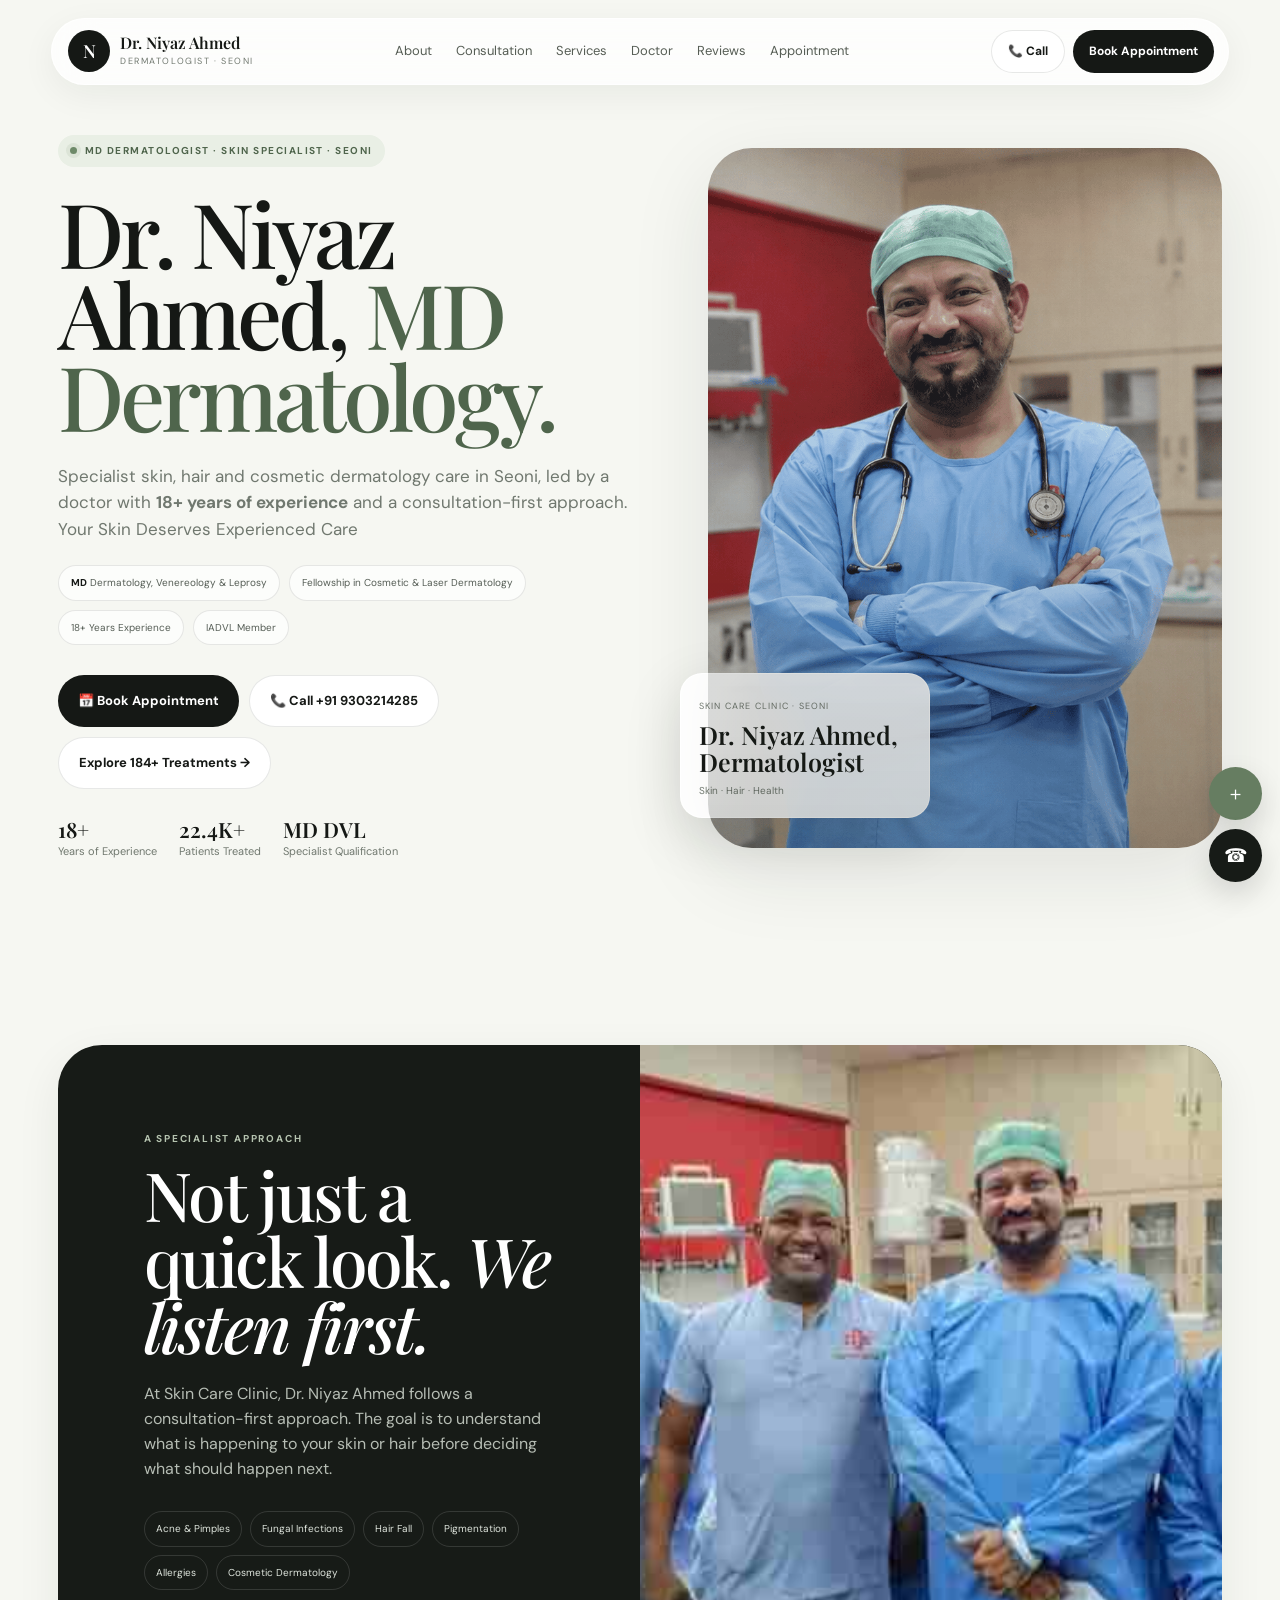
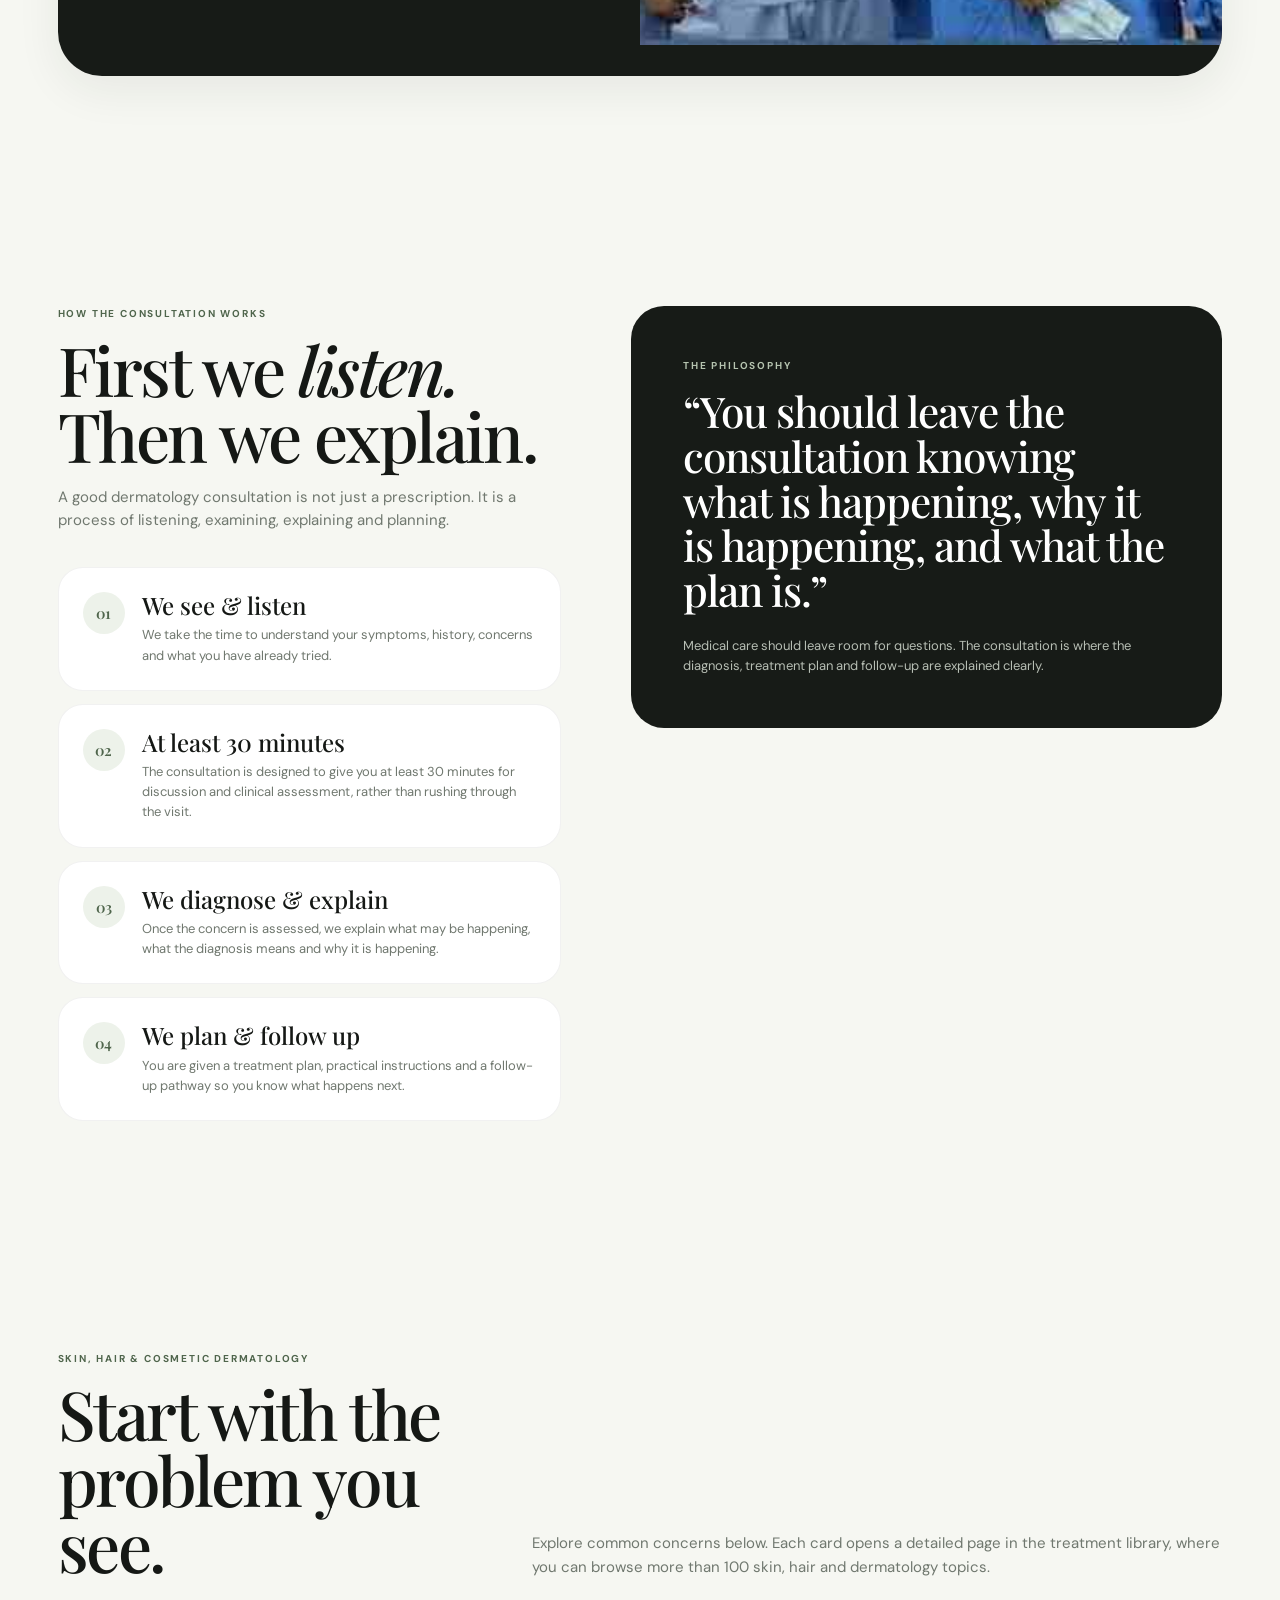
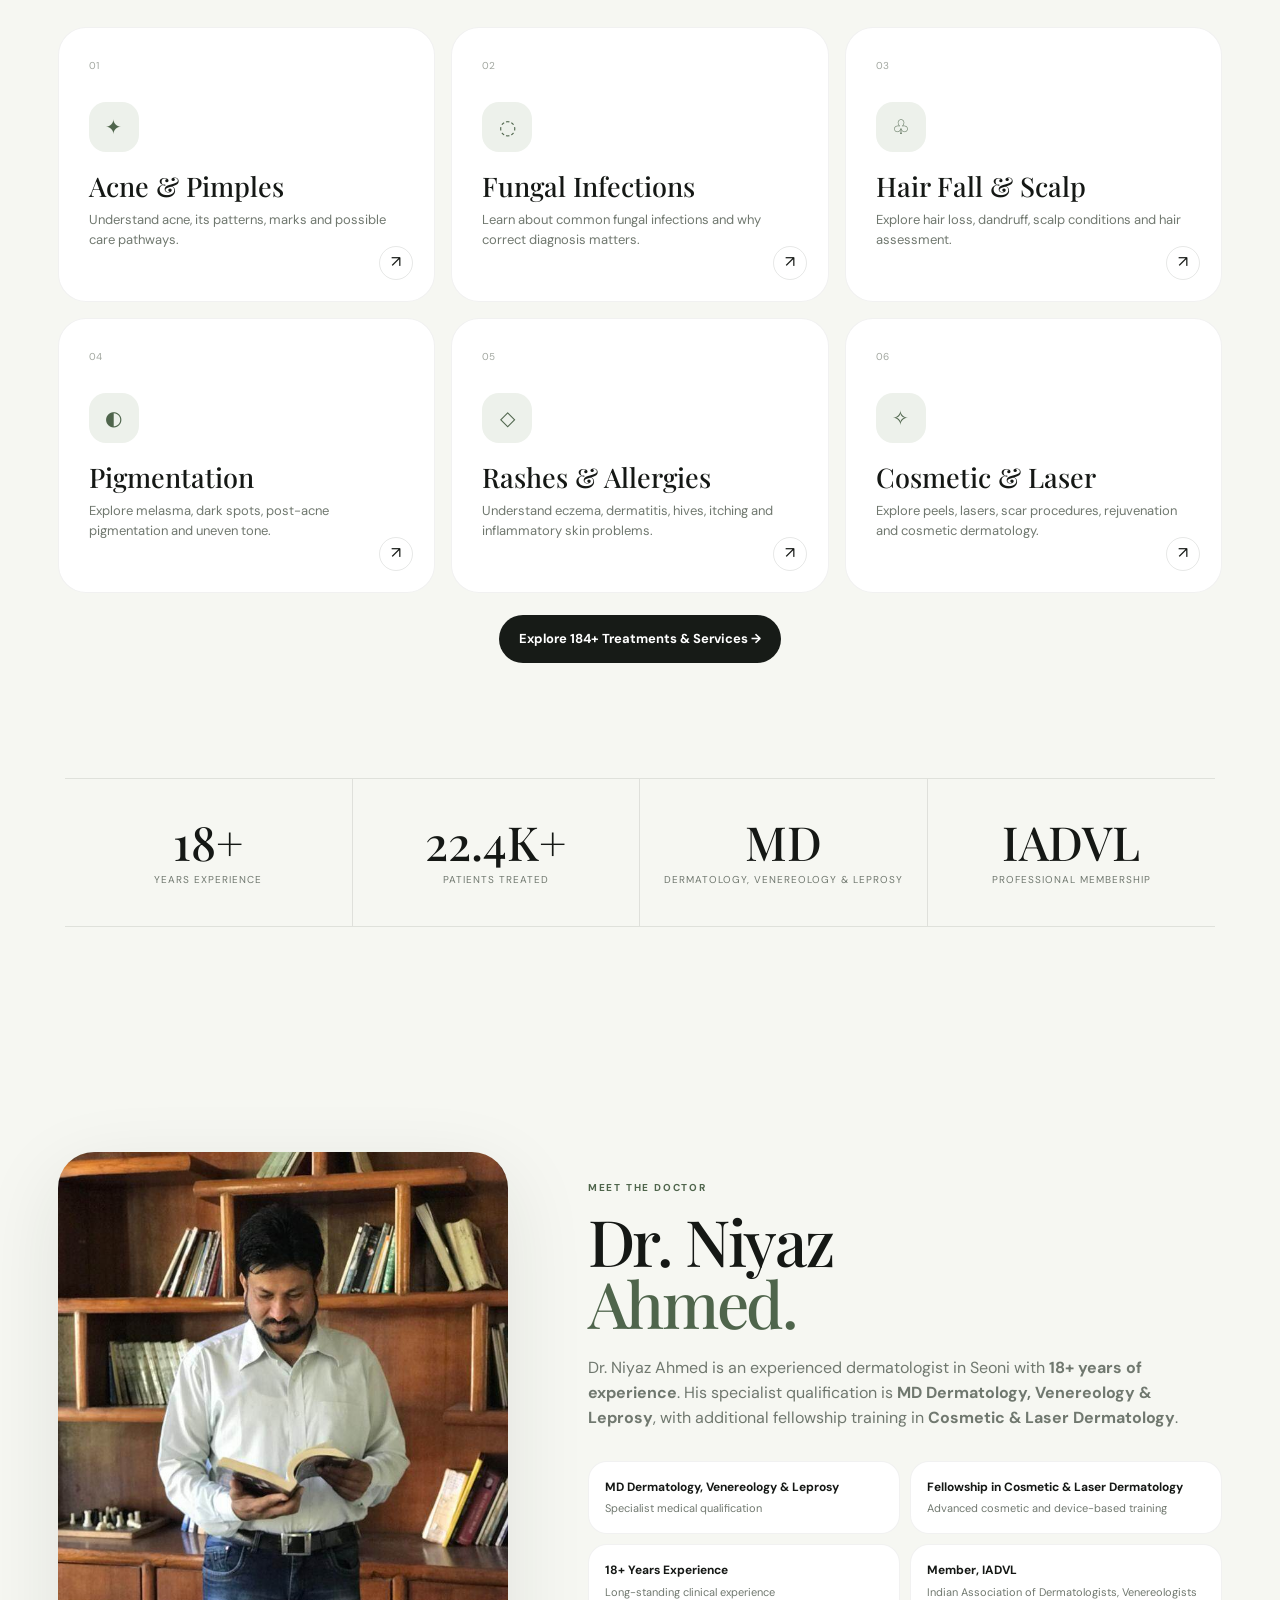
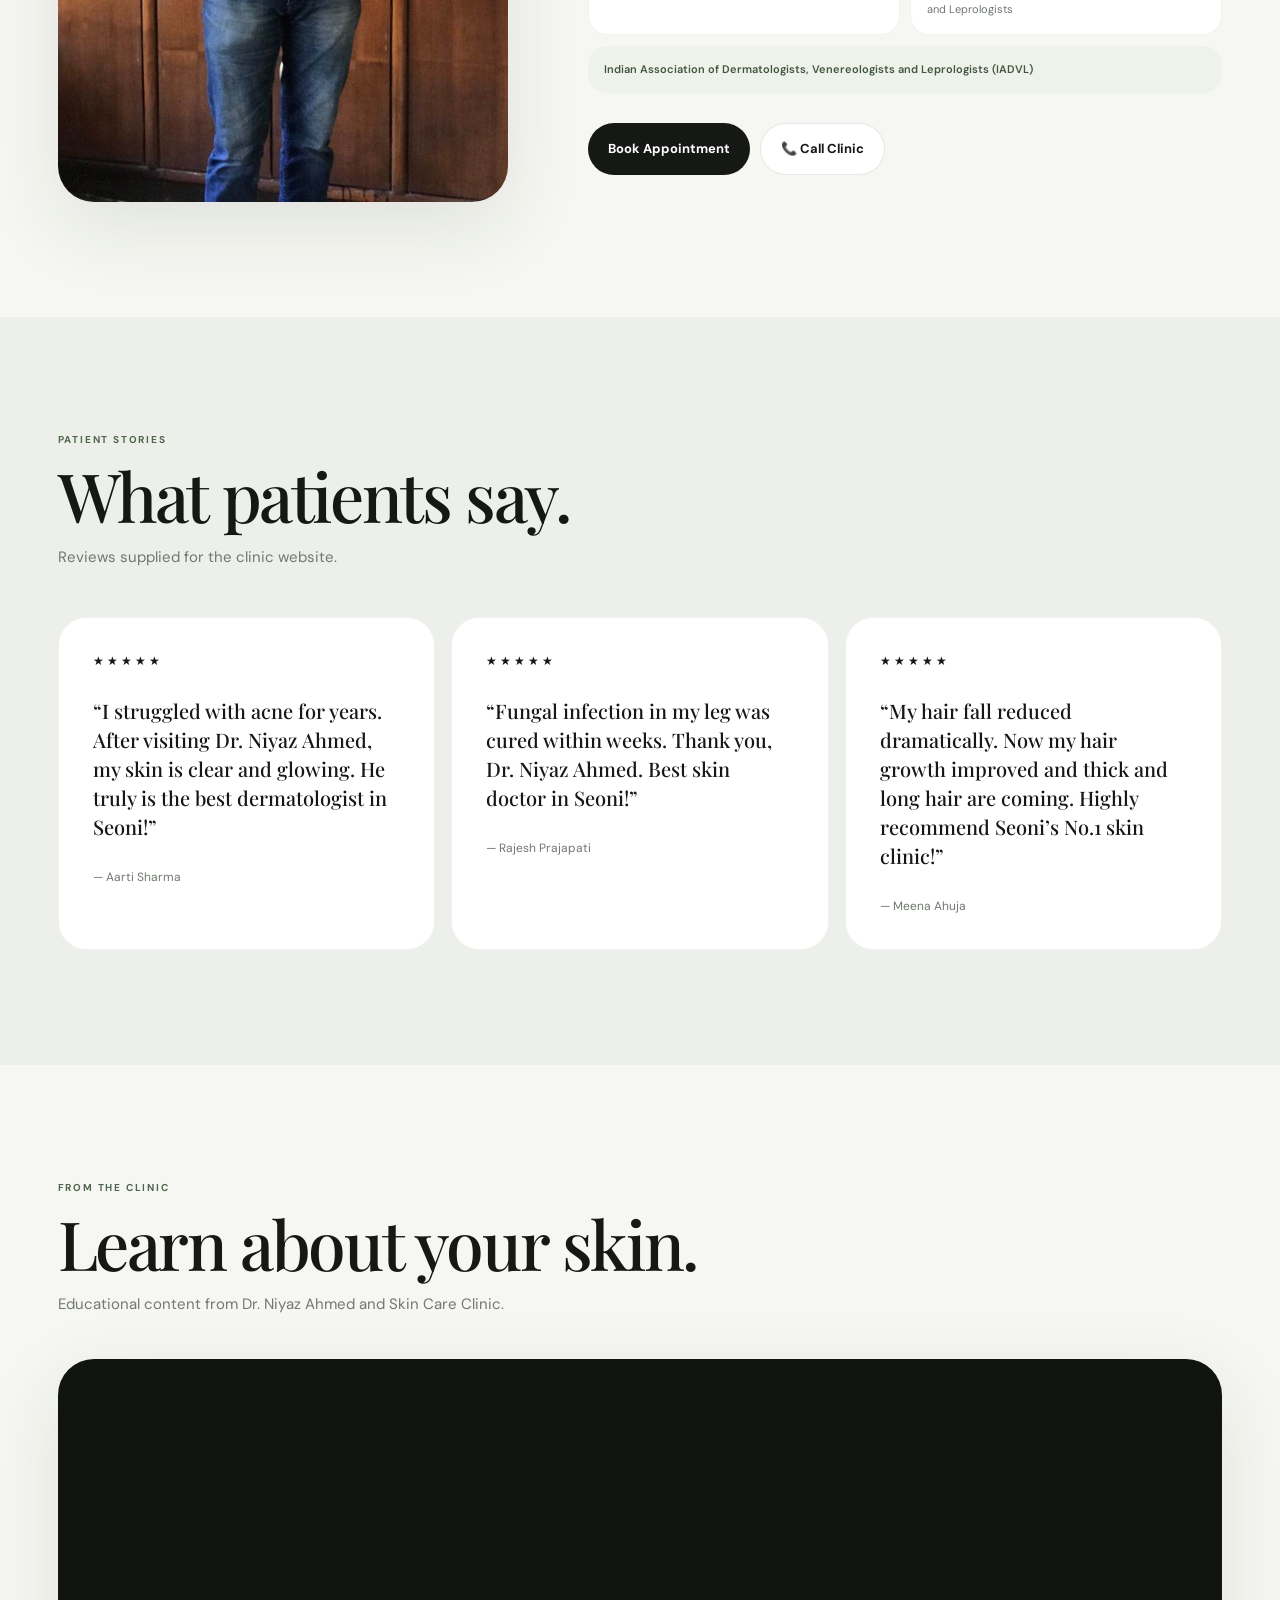
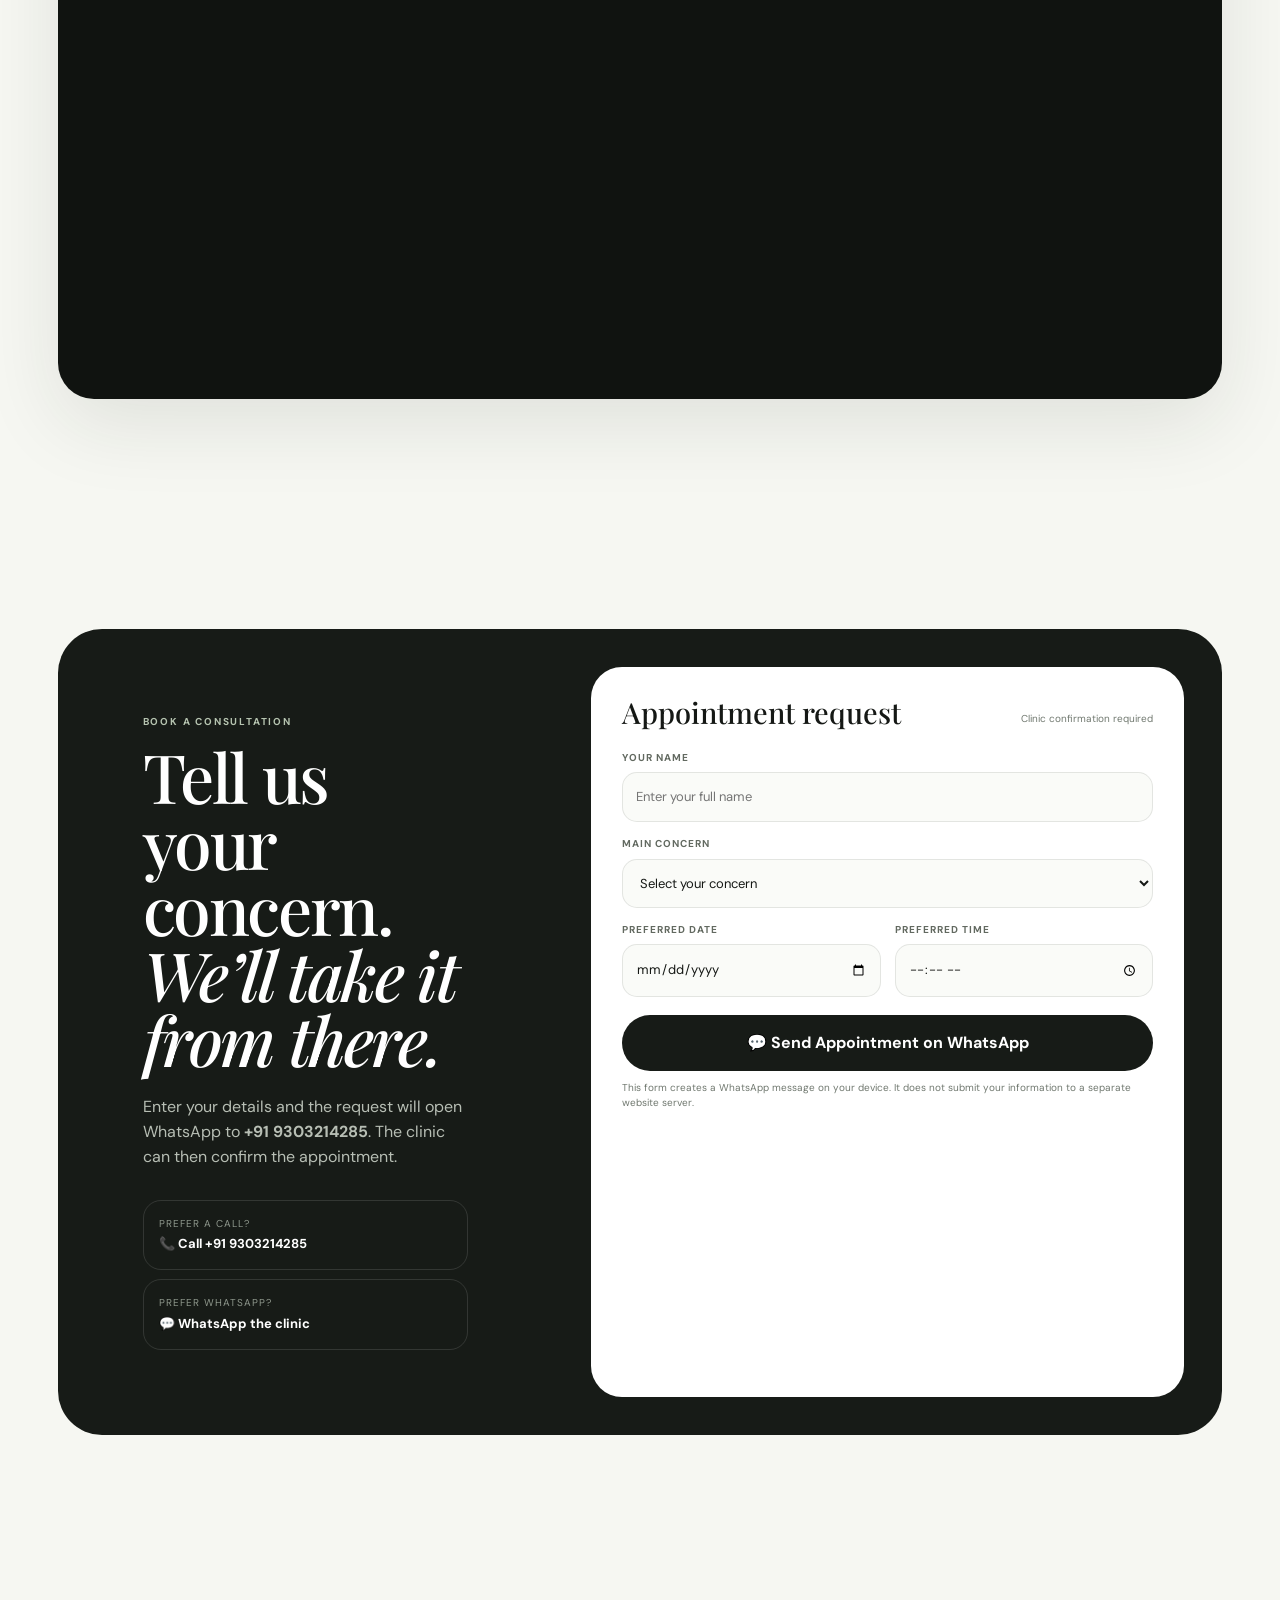
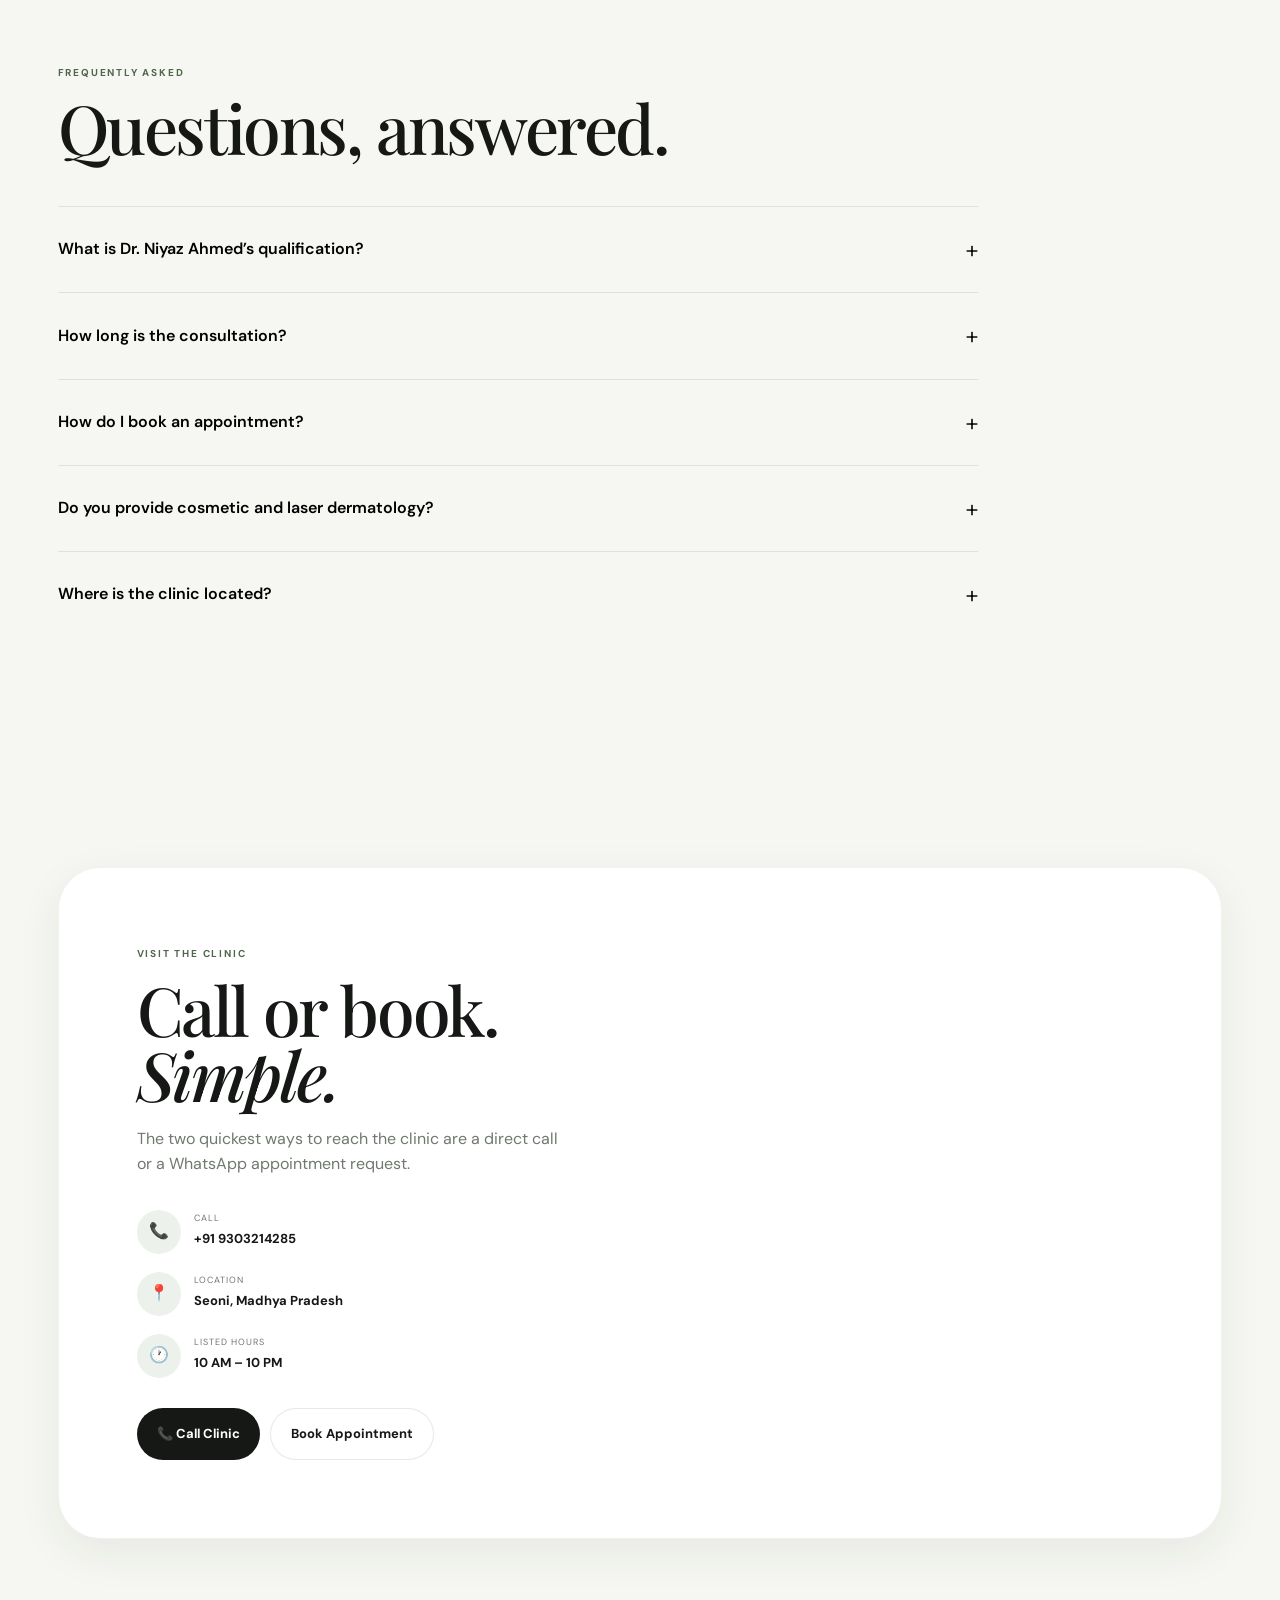
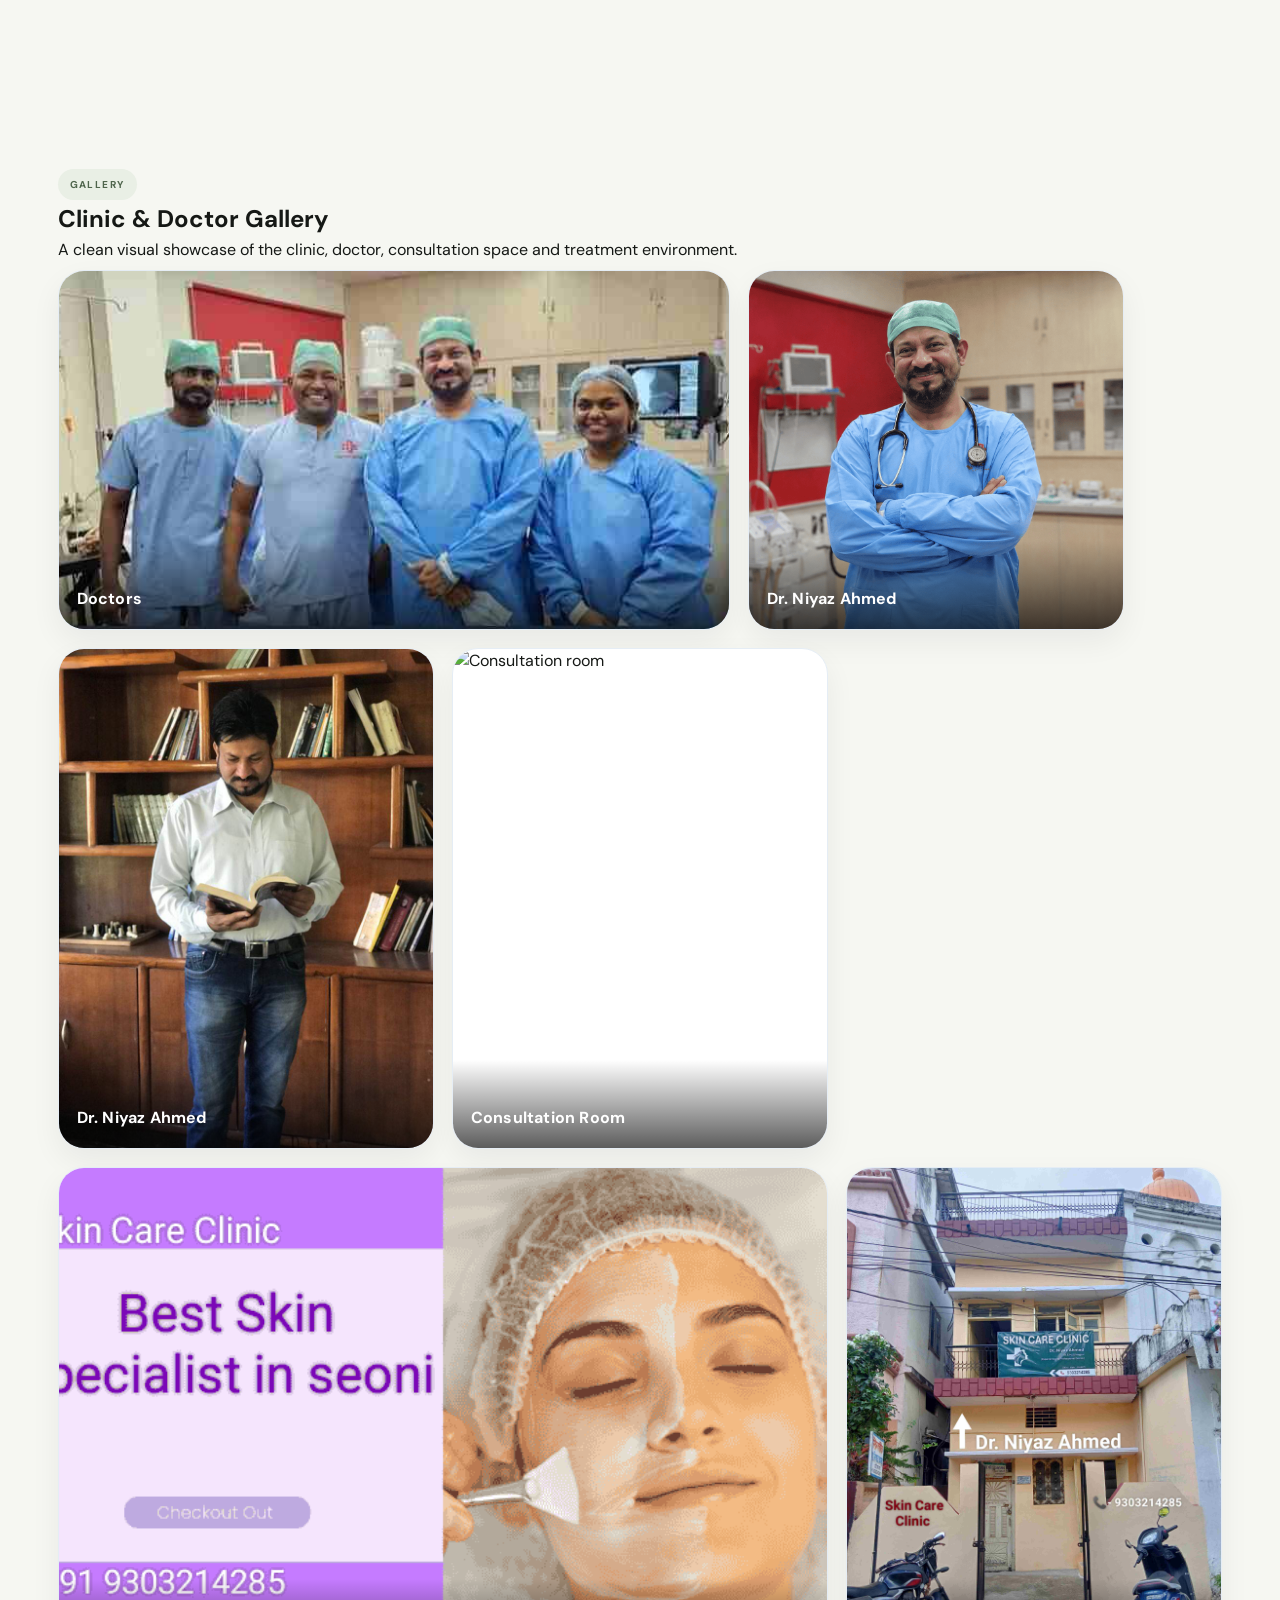
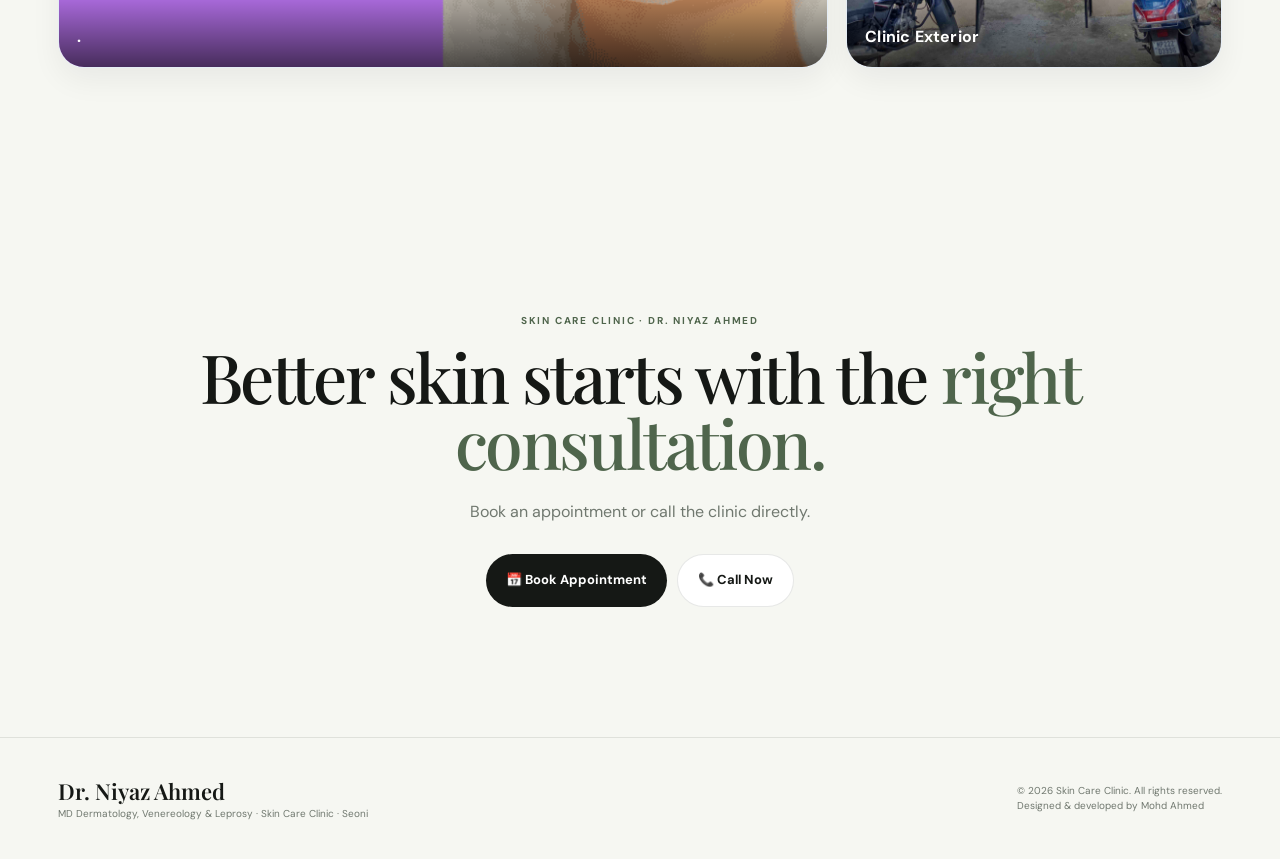
==== commit 23d1f976: "Update footer with design credit and contact links Added footer with design credit and updated conta" ====
--- a/index.html
+++ b/index.html
@@ -90,6 +90,8 @@
     .gallery-item.wide{grid-column:span 8; min-height:300px;}
     .gallery-item:not(.large):not(.wide){grid-column:span 4; min-height:300px;}
 
+
+
 </style>
 </head>
 <body>
@@ -153,7 +155,10 @@
 
 <section class="section" id="appointment"><div class="container"><div class="appointment"><div class="appointmentGrid"><div class="appointmentCopy"><div class="kicker">Book a consultation</div><h2 class="title">Tell us your concern. <em>We’ll take it from there.</em></h2><p>Enter your details and the request will open WhatsApp to <strong>+91 9303214285</strong>. The clinic can then confirm the appointment.</p><div class="contactChoice"><a href="tel:+919303214285"><small>Prefer a call?</small><strong>📞 Call +91 9303214285</strong></a><a href="https://wa.me/919303214285" target="_blank" rel="noopener"><small>Prefer WhatsApp?</small><strong>💬 WhatsApp the clinic</strong></a></div></div><div class="formBox reveal"><div class="formHead"><h3>Appointment request</h3><span>Clinic confirmation required</span></div><form id="form"><div class="formGrid"><div class="field full"><label for="name">Your name</label><input id="name" type="text" placeholder="Enter your full name" autocomplete="name" required></div><div class="field full"><label for="concern">Main concern</label><select id="concern" required><option value="" selected disabled>Select your concern</option><option>Acne / Pimples</option><option>Fungal Infection</option><option>Hair Problem / Hair Fall</option><option>Pigmentation / Dark Spots</option><option>Allergy / Skin Irritation</option><option>Skin Infection</option><option>Cosmetic / Laser Concern</option><option>Other Skin Concern</option></select></div><div class="field"><label for="date">Preferred date</label><input id="date" type="date" required></div><div class="field"><label for="time">Preferred time</label><input id="time" type="time" min="10:00" max="22:00" required></div></div><button class="submit" type="submit">💬 Send Appointment on WhatsApp</button><div class="formNote">This form creates a WhatsApp message on your device. It does not submit your information to a separate website server.</div><div class="success" id="success">WhatsApp is opening with your appointment request.</div></form></div></div></div></div></section>
 
-<section class="section" id="faq"><div class="container"><div class="reveal" style="margin-bottom:45px"><div class="kicker">Frequently asked</div><h2 class="title">Questions, answered.</h2></div><div class="faq"><div class="faqItem reveal"><button class="faqQ">What is Dr. Niyaz Ahmed’s qualification?<span>+</span></button><div class="faqA">Dr. Niyaz Ahmed’s listed qualification is MD Dermatology, Venereology & Leprosy, with a Fellowship in Cosmetic & Laser Dermatology and 18+ years of experience.</div></div><div class="faqItem reveal"><button class="faqQ">How long is the consultation?<span>+</span></button><div class="faqA">The consultation is designed to provide at least 30 minutes for listening, clinical assessment, explanation of the condition, treatment planning and follow-up discussion.</div></div><div class="faqItem reveal"><button class="faqQ">How do I book an appointment?<span>+</span></button><div class="faqA">Use the appointment form above to create a WhatsApp request, or call the clinic directly at +91 9303214285.</div></div><div class="faqItem reveal"><button class="faqQ">Do you provide cosmetic and laser dermatology?<span>+</span></button><div class="faqA">The doctor has Fellowship training in Cosmetic & Laser Dermatology. Whether a particular procedure is suitable is decided after consultation and assessment.</div></div><div class="faqItem reveal"><button class="faqQ">Where is the clinic located?<span>+</span></button><div class="faqA">Skin Care Clinic is in Seoni, Madhya Pradesh. Use the map below for the location, and call before visiting to confirm current clinic availability.</div></div></div></div></section>
+<section class="section" id="faq"><div class="container"><div class="reveal" style="margin-bottom:45px"><div class="kicker">Frequently asked</div><h2 class="title">Questions, answered.</h2></div><div class="faq"><div class="faqItem reveal"><button class="faqQ">What is Dr. Niyaz Ahmed’s qualification?<span>+</span></button><div class="faqA">Dr. Niyaz Ahmed’s listed qualification is MD Dermatology, Venereology & Leprosy, with a Fellowship in Cosmetic & Laser Dermatology and 18+ years of experience.</div></div><div class="faqItem reveal"><button class="faqQ">How long is the consultation?<span>+</span></button><div class="faqA">The consultation is designed to provide at least 30 minutes for listening, clinical assessment, explanation of the condition, treatment planning and follow-up discussion.</div></div><div class="faqItem reveal"><button class="faqQ">How do I book an appointment?<span>+</span></button><div class="faqA">Use the appointment form above to create a WhatsApp request, or call the clinic directly at +91 9303214285.</div></div><div class="faqItem reveal"><button class="faqQ">Do you provide cosmetic and laser dermatology?<span>+</span></button><div class="faqA">The doctor has Fellowship training in Cosmetic & Laser Dermatology. Whether a particular procedure is suitable is decided after consultation and assessment.</div></div><div class="faqItem reveal"><button class="faqQ">Where is the clinic located?<span>+</span></button><div class="faqA">Skin Care Clinic is in Near Punjabi Gurudwara, beside sajal dey wakil, Seoni, Madhya Pradesh. Use the map below for the location, and call before visiting to confirm current clinic availability. 
+           
+           
+          </div></div></div></div></div></section>
 
 <section class="section" id="contact"><div class="container"><div class="contactPanel reveal"><div class="contactGrid"><div class="contactCopy"><div class="kicker">Visit the clinic</div><h2 class="title">Call or book.<br><em>Simple.</em></h2><p>The two quickest ways to reach the clinic are a direct call or a WhatsApp appointment request.</p><div class="info"><div class="infoRow"><div class="infoIcon">📞</div><div><small>Call</small><strong>+91 9303214285</strong></div></div><div class="infoRow"><div class="infoIcon">📍</div><div><small>Location</small><strong>Seoni, Madhya Pradesh</strong></div></div><div class="infoRow"><div class="infoIcon">🕐</div><div><small>Listed hours</small><strong>10 AM – 10 PM</strong></div></div></div><div class="actions"><a class="btn dark" href="tel:+919303214285">📞 Call Clinic</a><a class="btn light" href="#appointment">Book Appointment</a></div></div><div class="map"><iframe src="https://www.google.com/maps?q=22.087452,79.5497219&z=16&output=embed" title="Skin Care Clinic location in Seoni" loading="lazy"></iframe></div></div></div></div></section>
 
@@ -203,7 +208,7 @@
 
 <section class="final"><div class="container reveal"><div class="kicker">Skin Care Clinic · Dr. Niyaz Ahmed</div><h2 class="title">Better skin starts with the <span>right consultation.</span></h2><p>Book an appointment or call the clinic directly.</p><div class="actions" style="justify-content:center"><a class="btn dark" href="#appointment">📅 Book Appointment</a><a class="btn light" href="tel:+919303214285">📞 Call Now</a></div></div></section>
 </main>
-<footer class="footer"><div class="footerRow"><div><div class="footerBrand">Dr. Niyaz Ahmed</div><div class="footerSub">MD Dermatology, Venereology & Leprosy · Skin Care Clinic · Seoni</div></div><div class="copy">© <span id="year"></span> Skin Care Clinic. All rights reserved.</div></div></footer>
+<footer class="footer"><div class="footerRow"><div><div class="footerBrand">Dr. Niyaz Ahmed</div><div class="footerSub">MD Dermatology, Venereology & Leprosy · Skin Care Clinic · Seoni</div></div><div class="copy">© <span id="year"></span> Skin Care Clinic. All rights reserved.<div class="footerSub"><a href="https://mdahmd.github.io/ahmed/" target="_blank" rel="noopener noreferrer">Designed & developed by Mohd Ahmed</a></div></div></div></footer>
 <div class="float"><a class="book" href="#appointment" aria-label="Book appointment">＋</a><a class="call" href="tel:+919303214285" aria-label="Call clinic">☎</a></div>
 <script>
 
